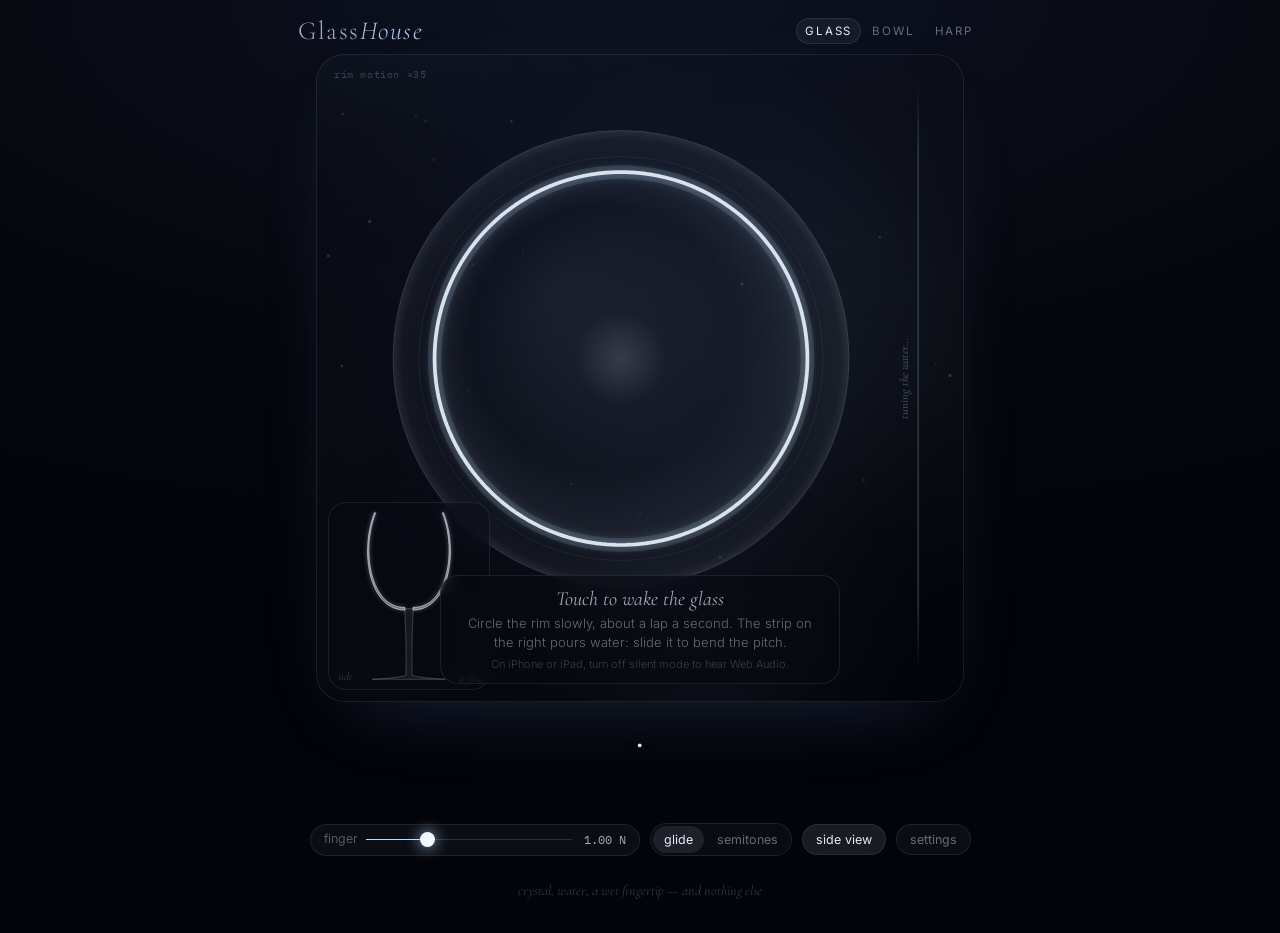
==== index.html @ 2dd9fb32 "Glass & bowl: theremin-style water strip, side-view inset, gliding modes, ethereal redesign with tig" ====
<!DOCTYPE html>
<html lang="en">
<head>
<meta charset="utf-8">
<meta name="viewport" content="width=device-width, initial-scale=1, viewport-fit=cover">
<title>GlassHouse · Glass</title>
<link rel="preconnect" href="https://fonts.googleapis.com">
<link href="https://fonts.googleapis.com/css2?family=Cormorant+Garamond:ital,wght@0,300;0,400;1,300;1,400&family=IBM+Plex+Mono:wght@400&family=Inter:wght@300;400;500&display=swap" rel="stylesheet">
<style>:root{
  --bg:#04050a; --ink:#e6ecf6; --soft:rgba(220,230,245,.72); --dim:rgba(200,212,232,.48); --faint:rgba(190,205,230,.26);
  --line:rgba(190,210,240,.10); --accent:#bcdcff; --accent2:#cdb8ff;
  --mat:#c9b4ff; --rad:#9fd6ff; --vis:#7fd8c4; --sup:#8d98ab;
}
body.bowl{ --accent:#f4d4a0; --accent2:#f0b49a; --line:rgba(240,215,180,.10); }
*{box-sizing:border-box;-webkit-tap-highlight-color:transparent}
html,body{margin:0;background:var(--bg);color:var(--ink);font:15px/1.5 Inter,system-ui,-apple-system,sans-serif;font-weight:300;-webkit-font-smoothing:antialiased}
body{min-height:100dvh;padding:env(safe-area-inset-top) env(safe-area-inset-right) env(safe-area-inset-bottom) env(safe-area-inset-left);
  background:radial-gradient(120% 70% at 50% 0%,#0d1222 0%,#06070d 55%,#030409 100%) fixed}
body.bowl{background:radial-gradient(120% 70% at 50% 0%,#1a120b 0%,#090706 55%,#040303 100%) fixed}
main{max-width:720px;margin:0 auto;padding:14px 14px 28px}

/* header */
header{display:flex;justify-content:space-between;align-items:center;padding:4px 4px 10px}
.mark{font:300 26px/1 "Cormorant Garamond",Georgia,serif;letter-spacing:.06em;color:var(--soft)}
.mark i{font-style:italic;color:var(--accent);opacity:.9}
.tabs{display:flex;gap:2px}
.tabs a{color:var(--dim);text-decoration:none;font:400 11.5px Inter,sans-serif;letter-spacing:.16em;text-transform:uppercase;padding:6px 9px;border-radius:20px;transition:color .3s}
.tabs a:hover{color:var(--soft)}
.tabs a.on{color:var(--ink);background:rgba(200,220,255,.06);box-shadow:inset 0 0 0 1px var(--line)}

/* stage */
.stage{position:relative}
.topwrap{position:relative;width:100%;max-width:min(100%,72vh);margin:0 auto;aspect-ratio:1/1;border-radius:28px;overflow:hidden;
  background:radial-gradient(90% 80% at 45% 45%,rgba(30,40,70,.35) 0%,rgba(8,10,18,.2) 60%,rgba(0,0,0,0) 100%);
  box-shadow:inset 0 0 0 1px var(--line),0 30px 80px -40px rgba(120,160,255,.25);touch-action:none;user-select:none;-webkit-user-select:none}
body.bowl .topwrap{background:radial-gradient(90% 80% at 45% 45%,rgba(70,45,20,.30) 0%,rgba(14,10,6,.2) 60%,rgba(0,0,0,0) 100%);box-shadow:inset 0 0 0 1px var(--line),0 30px 80px -40px rgba(255,190,120,.22)}
#top{width:100%;height:100%;display:block;touch-action:none;cursor:grab}
#top.rubbing{cursor:grabbing}
.inset{position:absolute;left:12px;bottom:12px;width:25%;aspect-ratio:.86;border-radius:18px;background:rgba(10,13,22,.45);backdrop-filter:blur(8px);-webkit-backdrop-filter:blur(8px);
  box-shadow:inset 0 0 0 1px var(--line);opacity:0;transform:scale(.96);transition:opacity .4s,transform .4s;pointer-events:none}
body.bowl .inset{background:rgba(22,15,9,.45)}
.inset.on{opacity:1;transform:none;pointer-events:auto}
.inset canvas{width:100%;height:100%;display:block;touch-action:none;cursor:ns-resize}
.inset span{position:absolute;left:10px;bottom:7px;font:italic 11px "Cormorant Garamond",serif;color:var(--faint);pointer-events:none}
.xlabel{position:absolute;left:18px;top:16px;font:400 10px/1 "IBM Plex Mono",monospace;color:var(--faint);letter-spacing:.06em;pointer-events:none}
.busy{position:absolute;inset:0;display:flex;align-items:center;justify-content:center;gap:10px;color:var(--dim);font:italic 17px "Cormorant Garamond",serif;opacity:0;pointer-events:none;transition:opacity .4s}
.busy.on{opacity:1}
.spin{width:14px;height:14px;border-radius:50%;border:1px solid var(--faint);border-top-color:var(--accent);animation:sp 1.4s linear infinite}
@keyframes sp{to{transform:rotate(360deg)}}
.hint{position:absolute;inset:auto 0 18px 0;display:flex;justify-content:center;padding:0 16px;pointer-events:none;transition:opacity 1s}
.hint.gone{opacity:0}
.hint-in{display:flex;flex-direction:column;gap:3px;align-items:center;text-align:center;max-width:400px;padding:12px 18px;border-radius:18px;background:rgba(8,10,18,.55);backdrop-filter:blur(8px);-webkit-backdrop-filter:blur(8px);box-shadow:inset 0 0 0 1px var(--line)}
.hint-in b{font:400 italic 20px "Cormorant Garamond",serif;color:var(--soft)}
.hint-in span{color:var(--dim);font-size:13px}
.hint-in small{color:var(--faint);font-size:11px}

/* hud */
.hud{text-align:center;padding:14px 0 4px}
.note{font:300 48px/1 "Cormorant Garamond",Georgia,serif;color:var(--ink);letter-spacing:.02em;text-shadow:0 0 24px rgba(180,210,255,.35)}
body.bowl .note{text-shadow:0 0 24px rgba(255,210,150,.35)}
.hz{font:400 12px "IBM Plex Mono",monospace;color:var(--dim);letter-spacing:.06em;margin-top:6px;white-space:pre}
.meta{font:400 11.5px "IBM Plex Mono",monospace;color:var(--faint);margin-top:4px;min-height:16px;white-space:pre}

/* dock */
.dock{display:flex;align-items:center;justify-content:center;gap:10px;margin:14px auto 0;flex-wrap:wrap}
.pill{display:flex;align-items:center;gap:8px;background:rgba(200,220,255,.04);box-shadow:inset 0 0 0 1px var(--line);border-radius:22px;padding:2px 14px;color:var(--dim);font-size:12.5px}
.pill.press{flex:1 1 230px;max-width:330px}
.pill.press input{flex:1}
.pill em{font:normal 400 11.5px "IBM Plex Mono",monospace;color:var(--soft);min-width:46px;text-align:right}
button{font:400 12.5px Inter,sans-serif;color:var(--dim);background:rgba(200,220,255,.04);border:0;box-shadow:inset 0 0 0 1px var(--line);border-radius:22px;padding:8px 14px;cursor:pointer;transition:color .3s,background .3s}
button:hover{color:var(--soft)}
button.on{color:var(--ink);background:rgba(200,220,255,.10)}
.seg{display:flex;gap:2px;background:rgba(200,220,255,.03);box-shadow:inset 0 0 0 1px var(--line);border-radius:22px;padding:3px}
.seg button{flex:1;box-shadow:none;background:transparent;padding:6px 11px}
.seg button.on{background:rgba(200,220,255,.10);color:var(--ink)}

/* sliders: a thread of light */
input[type=range]{-webkit-appearance:none;appearance:none;width:100%;height:28px;background:transparent;margin:0}
input[type=range]::-webkit-slider-runnable-track{height:1px;background:linear-gradient(90deg,var(--accent) var(--p,0%),rgba(200,215,240,.16) var(--p,0%))}
input[type=range]::-moz-range-track{height:1px;background:rgba(200,215,240,.16)}
input[type=range]::-moz-range-progress{height:1px;background:var(--accent)}
input[type=range]::-webkit-slider-thumb{-webkit-appearance:none;width:15px;height:15px;border-radius:50%;background:#f4f8ff;margin-top:-7px;box-shadow:0 0 14px 2px rgba(190,220,255,.55)}
body.bowl input[type=range]::-webkit-slider-thumb{box-shadow:0 0 14px 2px rgba(255,210,150,.55)}
input[type=range]::-moz-range-thumb{width:15px;height:15px;border:0;border-radius:50%;background:#f4f8ff;box-shadow:0 0 14px 2px rgba(190,220,255,.55)}
select{appearance:none;-webkit-appearance:none;background:rgba(200,220,255,.03) url("data:image/svg+xml,%3Csvg xmlns='http://www.w3.org/2000/svg' width='10' height='6'%3E%3Cpath d='M0 0l5 6 5-6z' fill='%238794a6'/%3E%3C/svg%3E") no-repeat right 12px center;color:var(--soft);border:0;box-shadow:inset 0 0 0 1px var(--line);border-radius:14px;padding:9px 30px 9px 12px;font:inherit;font-size:14px;width:100%}
select option{background:#0b0e16}

/* sheet */
.sheet{position:fixed;inset:0;display:flex;align-items:flex-end;justify-content:center;background:rgba(2,3,8,.45);opacity:0;pointer-events:none;transition:opacity .35s;z-index:5}
.sheet.on{opacity:1;pointer-events:auto}
.sheet-in{width:min(620px,100%);max-height:84dvh;overflow:auto;background:rgba(12,15,26,.84);backdrop-filter:blur(18px);-webkit-backdrop-filter:blur(18px);
  box-shadow:inset 0 0 0 1px var(--line),0 -30px 80px -30px rgba(120,160,255,.25);border-radius:26px 26px 0 0;padding:16px 20px calc(22px + env(safe-area-inset-bottom));transform:translateY(16px);transition:transform .35s}
body.bowl .sheet-in{background:rgba(22,16,11,.86)}
.sheet.on .sheet-in{transform:none}
.sheet-head{display:flex;justify-content:space-between;align-items:center;margin-bottom:4px}
.sheet-head b{font:300 italic 24px "Cormorant Garamond",serif;color:var(--soft)}
h3{font:400 10.5px Inter,sans-serif;letter-spacing:.22em;text-transform:uppercase;color:var(--faint);margin:18px 0 6px}
.row{display:flex;flex-direction:column;gap:2px;margin:4px 0 8px;min-width:0}
.row label{font-size:13px;color:var(--dim);display:flex;justify-content:space-between}
.row em{font:normal 400 12px "IBM Plex Mono",monospace;color:var(--soft)}
.grid2{display:grid;grid-template-columns:1fr 1fr;gap:0 16px}
#curveCv{width:100%;height:120px;display:block}
table{width:100%;border-collapse:collapse;font:12px "IBM Plex Mono",monospace;color:var(--soft)}
th{font:400 10px Inter,sans-serif;letter-spacing:.12em;text-transform:uppercase;color:var(--faint);text-align:left;padding:4px 5px;border-bottom:1px solid var(--line)}
td{padding:5px;border-bottom:1px solid rgba(190,210,240,.05);white-space:nowrap}
td.bar{width:38%}
.lb{display:flex;height:4px;border-radius:2px;overflow:hidden;background:rgba(200,215,240,.08)}
.lb i{display:block;height:100%}
.l-mat{background:var(--mat)}.l-rad{background:var(--rad)}.l-vis{background:var(--vis)}.l-sup{background:var(--sup)}
tr.hot td{color:var(--accent);text-shadow:0 0 10px rgba(180,210,255,.5)}
.legend{display:flex;flex-wrap:wrap;gap:4px 14px;margin-top:8px;font-size:11px;color:var(--dim);align-items:center}
.legend i{display:inline-block;width:8px;height:8px;border-radius:50%;margin-right:-8px}
details.how summary{cursor:pointer;list-style:none;font:400 10.5px Inter,sans-serif;letter-spacing:.22em;text-transform:uppercase;color:var(--faint);margin:18px 0 6px}
details.how summary::-webkit-details-marker{display:none}
details.how summary::after{content:"  +"}
details.how[open] summary::after{content:"  –"}
.how-body p{color:var(--dim);font-size:13.5px;margin:10px 0 0}
.how-body b{color:var(--soft);font-weight:500}
footer{color:var(--faint);font:italic 14px "Cormorant Garamond",serif;text-align:center;padding:26px 10px 6px}
@media (max-width:520px){
  main{padding:10px 10px 22px}
  .mark{font-size:22px}
  .tabs a{padding:6px 7px;letter-spacing:.1em}
  .note{font-size:42px}
  .grid2{grid-template-columns:1fr}
  td.bar{width:26%}
}
</style>
</head>
<body class="glass">
<main>
  <header>
    <div class="mark">Glass<i>House</i></div>
    <nav class="tabs"><a href="index.html" class="on">Glass</a><a href="bowl.html">Bowl</a><a href="harp.html">Harp</a></nav>
  </header>

  <section class="stage">
    <div class="topwrap">
      <canvas id="top" aria-label="A wine glass seen from above. Circle the rim to play; tap inside to flick it; slide the strip on the right to pour water."></canvas>
      <div id="inset" class="inset on"><canvas id="sideCv" aria-label="Cross-section; drag to set the water"></canvas><span>side</span></div>
      <div id="busy" class="busy"><div class="spin"></div><span id="busyMsg"></span></div>
      <div id="hint" class="hint"><div class="hint-in"><b>Touch to wake the glass</b><span>Circle the rim slowly, about a lap a second. The strip on the right pours water: slide it to bend the pitch.</span><small>On iPhone or iPad, turn off silent mode to hear Web Audio.</small></div></div>
      <div class="xlabel" id="xlabel"></div>
    </div>
  </section>

  <section class="hud">
    <div class="note" id="roNote">·</div>
    <div class="hz" id="roHz"> </div>
    <div class="meta" id="roMeta"> </div>
  </section>

  <div class="dock">
    <label class="pill press">finger<input id="press" type="range" min="0.2" max="3" step="0.05" value="1"><em id="pressOut">1.00 N</em></label>
    <div class="seg" id="snapSel" title="How the water strip moves"><button data-v="free" class="on">glide</button><button data-v="semi">semitones</button></div>
    <button id="insetBtn" class="on">side view</button>
    <button id="menuBtn">settings</button>
  </div>

  <footer>crystal, water, a wet fingertip — and nothing else</footer>
</main>

<div id="sheet" class="sheet">
  <div class="sheet-in">
    <div class="sheet-head"><b>The glass</b><button id="sheetClose">close</button></div>

    <h3>Touch</h3>
    <div class="row"><label>Finger</label><div class="seg" id="cond"><button data-v="wet" class="on">wet &amp; clean</button><button data-v="dry">dry</button><button data-v="oily">oily</button></div></div>

    <h3>Vessel</h3>
    <div class="grid2">
      <div class="row"><label for="shape">Shape</label><select id="shape"></select></div>
      <div class="row"><label for="material">Material</label><select id="material"></select></div>
    </div>
    <div class="grid2">
      <div class="row"><label for="thick">Rim wall <em id="thickOut">1.20 mm</em></label><input id="thick" type="range" min="0.7" max="2.6" step="0.05" value="1.2"></div>
      <div class="row"><label for="size">Size <em id="sizeOut">100%</em></label><input id="size" type="range" min="70" max="135" step="1" value="100"></div>
    </div>
    <div class="row"><label for="split">Imperfection <em id="splitOut">0.030%</em></label><input id="split" type="range" min="0" max="0.2" step="0.005" value="0.03"></div>

    <h3>Water</h3>
    <div class="row"><label for="fill">Fill <em id="fillOut">0%</em></label><input id="fill" type="range" min="0" max="95" step="0.25" value="0"></div>
    <canvas id="curveCv"></canvas>

    <h3>Space</h3>
    <div class="grid2">
      <div class="row"><label for="reverb">Room <em id="reverbOut">35%</em></label><input id="reverb" type="range" min="0" max="100" step="1" value="35"></div>
      <div class="row"><label for="vol">Volume <em id="volOut">80%</em></label><input id="vol" type="range" min="0" max="100" step="1" value="80"></div>
    </div>

    <h3>Modes</h3>
    <table id="modeTable"><thead><tr><th>(n,m)</th><th>f wet</th><th>f dry</th><th>Q</th><th>losses</th></tr></thead><tbody></tbody></table>
    <div class="legend"><i class="l-mat"></i>material <i class="l-rad"></i>radiation <i class="l-vis"></i>water layer <i class="l-sup"></i>support</div>

    <details class="how">
      <summary>How it's modeled</summary>
      <div class="how-body">
      <p><b>Glass.</b> The bowl is a thin elastic shell of revolution: a Bézier meridian with wall thickness tapering from the stem to the rim. Love's strain–displacement relations give membrane and bending energy for each circumferential order <i>n</i>. These are discretized along the meridian with C¹ Hermite-cubic finite elements in all three displacements, clamped where the bowl meets the stem, and solved as a generalized eigenproblem. Nothing is hard-coded: frequency ratios, mode shapes, and how much the rim moves sideways versus radially all come from the solve. A free cylinder reproduces the ring-bending formula to within 0.3%.</p>
      <p><b>Water.</b> The water is treated as inviscid, incompressible potential flow inside the true inner bowl shape. Its surface is a pressure-release boundary (at audio frequencies, gravity and surface tension are negligible). The added mass comes from Ritz minimization of the fluid's kinetic energy, which matches the analytic Bessel-series answer for a cylinder to within 0.4%. The wet modes are then re-solved in a basis of dry modes. That's why the pitch falls slowly at first and then steeply as the water nears the rim.</p>
      <p><b>Water strip.</b> Each height on the strip is a pitch on a log scale. The page has already solved the full wet model at 45 fill levels, denser near the brim where the pitch moves fastest. It inverts that pitch-versus-fill curve to pour exactly enough water, interpolating mode by mode in between. Mode shapes are kept sign-continuous, so the glass keeps singing while you pour. In the sound engine each mode's stiffness glides over about 12 ms, so the pitch bends the way it would if water really slid up the wall. Like a theremin, but the hand moves water rather than air.</p>
      <p><b>Losses.</b> Each mode loses energy four ways: internal friction in the glass (loss factor η of the material); sound radiation, from the exact cylindrical-harmonic radiation resistance applied strip by strip up the bowl; viscous Stokes boundary layers where the water slips along the moving wall; and a small loss through the stem.</p>
      <p><b>Finger.</b> Your fingertip is a pad with measured shear stiffness and damping (about 1 N/mm and 1.5 N·s/m), dragged around the rim. Pad and glass meet through a velocity-weakening friction law, solved implicitly every 10 µs: they stick whenever the force needed for zero slip stays below μ·F<sub>N</sub>, and slip otherwise. The skin also damps the rim's radial and axial motion. That damping is what drags the standing wave around with your finger: the radial node locks under the fingertip. Nobody tells it what pitch to sing. The stick–slip cycle finds the (2,0) mode because that mode has the most rim motion per unit of loss. If you press too hard or move too slowly, the skin itself chatters and squeaks. Dry skin grips harder the faster it slides, so it only scuffs. An oily finger slips with almost no velocity weakening, so nothing happens.</p>
      <p><b>Sound.</b> Each mode's radiated power, combined with its cos <i>nθ</i> directivity, gives the pressure at two virtual microphones in front of the glass (the bottom of the screen). As the pattern turns with your finger, a fixed listener hears the characteristic slow wah. A 0.03% asymmetry splits each mode pair, which produces the beating real glasses have.</p>
    </div>
  
    </details>
  </div>
</div>
<script type="text/plain" id="dsp-src">/*  GlassHouse — real-time dynamics (runs inside the AudioWorklet)
 *  ------------------------------------------------------------
 *  Each wet mode (n, m) is a degenerate pair (cos n·θ / sin n·θ shapes). A real
 *  glass is never perfectly axisymmetric, so the pair is split by a tiny
 *  fraction about a fixed "defect" axis — this is what makes real glasses beat.
 *
 *  Finger = fingertip pad: mass m_p on a shear spring/damper (skin) whose base
 *  is your fingertip moving round the rim. Pad ↔ glass contact obeys a
 *  velocity-weakening (Stribeck) friction law, solved implicitly every
 *  sub-step: stick if the force needed to keep zero slip is below μs·F_N,
 *  otherwise slip with μ(|v_rel|)·F_N. The glass side of that solve uses the
 *  exact one-step mobility of all modes at the contact point, so stick–slip
 *  locks to the glass resonance on its own — nothing is told what pitch to make.
 *  Skin also damps radial/axial rim motion under the finger (∝ F_N^0.7).
 *  Sound = far-field pressure from each mode's radiated power with its cos(nθ)
 *  directivity, picked up at two virtual mics in front of the glass.
 */
(function (root) {
  'use strict';
  const TAU = Math.PI * 2;
  const wrap = a => { a = (a + Math.PI) % TAU; if (a < 0) a += TAU; return a - Math.PI; };

  const FINGER = {
    wet:  { mu0: 0.60, d: 0.15, eps: 0.05, beta: 0.0, Dc: 2e-6, vAge: 0.002 },
    dry:  { mu0: 0.85, d: 0.03,  eps: 0.001, beta: 0.6, Dc: 2e-6, vAge: 0.002 },
    oily: { mu0: 0.22, d: 0.004, eps: 0.003, beta: 0.0, Dc: 2e-6, vAge: 0.002 },
    // puja sticks on bronze (rubbing the outside wall just below the rim)
    leather: { mu0: 0.55, d: 0.12, eps: 0.04, beta: 0.0, Dc: 2e-6, vAge: 0.002 },
    wood:    { mu0: 0.38, d: 0.07, eps: 0.04, beta: 0.0, Dc: 2e-6, vAge: 0.002 },
  };

  // puja contact mechanics: unilateral radial contact (penalty spring-dashpot), stick mass held by the hand,
  // tangential compliance of hand+stick. Leather is soft and lossy; bare wood is stiff, so it can lose
  // contact on every cycle once the rim amplitude exceeds the static indentation -> the rattle.
  const PUJA = {
    leather: { kc: 4e4, cc: 12, ms: 0.03, ch: 3, mp: 0.004, kp: 6000, cp: 4 },
    wood:    { kc: 4e5, cc: 6,  ms: 0.03, ch: 3, mp: 0.004, kp: 6000, cp: 4 },
  };

  // steady-state friction: logarithmic velocity weakening (rate-and-state form) + viscous term
  function muSteady(fr, v) { return Math.max(0.02, fr.mu0 - fr.d * Math.log((v + fr.eps) / 0.1) + fr.beta * v); }

  class GlassVoice {
    constructor(fs, opt) {
      this.fs = fs; this.os = (opt && opt.os) || 2; this.dt = 1 / (fs * this.os);
      this.N = 0; this.cap = 64; this.alloc(this.cap);
      this.keys = []; this.alpha = 0.37; this.split = 3e-4;
      this.Rrim = 0.036;
      // finger
      this.down = false; this.theta = 0; this.thetaT = 0; this.omT = 0; this.omS = 0;
      this.FN = 1.0; this.fr = FINGER.wet; this.mu = 0.7;
      this.mp = 3e-5; this.kp = 1000; this.cp = 1.5;   // fingertip shear impedance (Wiertlewski & Hayward 2012) this.xp = 0; this.vp = 0; this.vb = 0;
      this.cc0 = 3.0; this.rough = 0.01; this.ridge = 4.5e-4; this.ridgePh = 0; this.nz = 0;
      // taps
      this.tapT = -1; this.tapDur = 4e-4; this.tapF = 0; this.tapTh = 0;
      // exciter: 'finger' (on the rim top, constant normal force) or 'puja' (radial unilateral contact)
      this.exc = 'finger'; this.side = 1; this.pj = PUJA.leather; this.y = 0; this.yd = 0; this.Fc = 0; this.contactCount = 0; this.FcAcc = 0;
      // mics: viewer is at the bottom of the screen (theta = +pi/2), mics +-25 deg
      this.mic = [Math.PI / 2 + 0.44, Math.PI / 2 - 0.44];
      this.gain = 1 / 0.25;                            // 0.25 Pa -> full scale
      this.stickCount = 0; this.stepCount = 0; this.pAcc = 0; this.pN = 0;
      this.seed = 12345;
      this.glideA = 1 - Math.exp(-this.dt / 0.012);
    }
    alloc(n) {
      const F = () => new Float64Array(n);
      this.q = F(); this.v = F(); this.w2 = F(); this.w2T = F(); this.dc = F(); this.om = F();
      this.nn = new Int32Array(n); this.isB = new Uint8Array(n);
      this.aT = F(); this.aR = F(); this.aA = F(); this.gL = F(); this.gR = F(); this.G = F();
      this.pT = F(); this.pR = F(); this.pA = F(); this.vs = F();
    }
    rand() { this.seed = (this.seed * 1664525 + 1013904223) >>> 0; return this.seed / 4294967296 * 2 - 1; }

    setModes(list, opt) {
      opt = opt || {};
      if (opt.split != null) this.split = opt.split;
      if (opt.alpha != null) this.alpha = opt.alpha;
      if (opt.Rrim) this.Rrim = opt.Rrim;
      const oldIdx = new Map(); this.keys.forEach((k, i) => oldIdx.set(k, i));
      const oq = this.q, ov = this.v, ow2 = this.w2;
      const lim = 1.7 / this.dt, need = list.length * 2;
      if (need > this.cap) { this.cap = need; }
      const q = new Float64Array(this.cap), v = new Float64Array(this.cap);
      const keep = this.q; this.alloc(this.cap);
      const keys = []; let k = 0;
      for (const m of list) {
        if (m.omega > lim) continue;
        for (let b = 0; b < 2; b++) {
          const key = m.key + (b ? 'B' : 'A'), j = oldIdx.get(key);
          const om = m.omega * (1 + (b ? 0.5 : -0.5) * this.split);
          this.om[k] = om;
          this.w2T[k] = Math.pow(2 / this.dt * Math.sin(om * this.dt / 2), 2);  // pre-warped for symplectic Euler
          // keep the vibration and glide the stiffness when a mode is retuned (pouring while it sings)
          if (j != null) { q[k] = oq[j]; v[k] = ov[j]; this.w2[k] = ow2[j]; } else this.w2[k] = this.w2T[k];
          this.dc[k] = 2 * m.zeta * om;
          this.nn[k] = m.n; this.isB[k] = b;
          this.aT[k] = m.rimV; this.aR[k] = m.rimR; this.aA[k] = m.rimA; this.G[k] = m.G;
          const fL = this.mic[0] - this.alpha, fR = this.mic[1] - this.alpha;
          this.gL[k] = m.G * (b ? Math.sin(m.n * fL) : Math.cos(m.n * fL));
          this.gR[k] = m.G * (b ? Math.sin(m.n * fR) : Math.cos(m.n * fR));
          keys.push(key); k++;
        }
      }
      this.q = q; this.v = v; this.N = k; this.keys = keys;
    }

    setFinger(f) {
      if (f.FN != null) this.FN = f.FN;
      if (f.cond) this.fr = FINGER[f.cond] || FINGER.wet;
      if (f.down != null) {
        if (f.down && !this.down) { this.mu = muSteady(this.fr, 0); this.seatPuja = true; this.theta = f.theta; this.thetaT = f.theta; this.omS = 0; this.xp = 0; this.vp = 0; }
        this.down = f.down;
      }
      if (f.theta != null) this.thetaT = f.theta;
      if (f.omega != null) this.omT = f.omega;
    }
    // true when the glass is silent and untouched: skip it entirely (saves CPU with many glasses)
    quiet() {
      if (this.down || this.tapT >= 0) return false;
      let e = 0; for (let k = 0; k < this.N; k++) e += this.G[k] * (Math.abs(this.v[k]) + this.om[k] * Math.abs(this.q[k]));
      if (e < 3e-6) { if (e > 0) { this.q.fill(0); this.v.fill(0); } return true; }
      return false;
    }
    tap(theta, force, dur) { this.tapT = 0; this.tapTh = theta; this.tapF = force || 6; this.tapDur = dur || 4e-4; }
    setExciter(e) {
      if (e.kind) this.exc = e.kind;
      if (e.side) this.side = e.side;
      if (e.stick && PUJA[e.stick]) { this.pj = PUJA[e.stick]; this.fr = FINGER[e.stick]; }
      if (this.exc === 'puja') { this.mp = this.pj.mp; this.kp = this.pj.kp; this.cp = this.pj.cp; }
      else { this.mp = 3e-5; this.kp = 1000; this.cp = 1.5; }
    }
    damp() { this.q.fill(0); this.v.fill(0); }

    // shape factors for oscillator k at angle th
    process(outL, outR, len) {
      const dt = this.dt, os = this.os, N = this.N, fr = this.fr;
      const q = this.q, v = this.v, w2 = this.w2, dc = this.dc, nn = this.nn, isB = this.isB;
      const aT = this.aT, aR = this.aR, aA = this.aA, pT = this.pT, pR = this.pR, pA = this.pA, vs = this.vs;
      const cn = new Float64Array(8), snn = new Float64Array(8), tc = new Float64Array(8), ts = new Float64Array(8);
      const aW = 1 - Math.exp(-dt / 0.018);
      for (let i = 0; i < len; i++) {
        let accL = 0, accR = 0;
        for (let o = 0; o < os; o++) {
          // ---- finger kinematics (smoothed velocity, soft position lock)
          if (this.down) {
            this.omS += (this.omT - this.omS) * aW;
            this.thetaT += this.omT * dt;
            this.theta += this.omS * dt + wrap(this.thetaT - this.theta) * 25 * dt;
            this.vb = this.Rrim * this.omS;
          }
          const ph = this.theta - this.alpha, c1 = Math.cos(ph), s1 = Math.sin(ph);
          cn[0] = 1; snn[0] = 0; cn[1] = c1; snn[1] = s1;
          for (let n = 2; n < 8; n++) { cn[n] = cn[n - 1] * c1 - snn[n - 1] * s1; snn[n] = snn[n - 1] * c1 + cn[n - 1] * s1; }
          let tapping = false, Ft = 0;
          if (this.tapT >= 0) {
            const tp = this.tapTh - this.alpha, c = Math.cos(tp), s = Math.sin(tp);
            tc[0] = 1; ts[0] = 0; tc[1] = c; ts[1] = s;
            for (let n = 2; n < 8; n++) { tc[n] = tc[n - 1] * c - ts[n - 1] * s; ts[n] = ts[n - 1] * c + tc[n - 1] * s; }
            Ft = -this.tapF * Math.sin(Math.PI * this.tapT / this.tapDur);          // inward radial push
            tapping = true; this.tapT += dt; if (this.tapT > this.tapDur) this.tapT = -1;
          }
          // ---- contact geometry + explicit forces
          let vr = 0, va = 0, Y = 0;
          for (let k = 0; k < N; k++) {
            const n = nn[k], C = cn[n], S = snn[n];
            if (isB[k]) { pT[k] = -aT[k] * C; pR[k] = aR[k] * S; pA[k] = aA[k] * S; }
            else { pT[k] = aT[k] * S; pR[k] = aR[k] * C; pA[k] = aA[k] * C; }
            vr += pR[k] * v[k]; va += pA[k] * v[k]; Y += pT[k] * pT[k];
          }
          let Fr, Fa, FNnow = this.FN;
          if (this.exc === 'puja') {
            let ur = 0; for (let k = 0; k < N; k++) ur += pR[k] * q[k];
            const P = this.pj, sd = this.side;
            let Fc = 0;
            if (this.down) {
              if (this.seatPuja) { this.y = ur - sd * this.FN / P.kc; this.yd = vr; this.seatPuja = false; }
              const del = sd * (ur - this.y), deld = sd * (vr - this.yd);
              if (del > 0) { Fc = P.kc * del + P.cc * deld; if (Fc < 0) Fc = 0; }
              this.yd += dt * (sd * Fc - sd * this.FN - P.ch * this.yd) / P.ms; this.y += dt * this.yd;
              if (Fc > 0) this.contactCount++;
              this.FcAcc += Fc;
            }
            this.Fc = Fc; FNnow = Fc;
            Fr = -sd * Fc; Fa = 0;
          } else {
            const cc = this.down ? this.cc0 * Math.sqrt(this.FN) : 0;
            Fr = -cc * vr; Fa = -cc * va;
          }
          let vg = 0;
          for (let k = 0; k < N; k++) {
            let Q = pR[k] * Fr + pA[k] * Fa;
            if (tapping) { const n = nn[k]; Q += Ft * aR[k] * (isB[k] ? ts[n] : tc[n]); }
            w2[k] += (this.w2T[k] - w2[k]) * this.glideA;
            const vk = (v[k] + dt * (-w2[k] * q[k] + Q)) / (1 + dc[k] * dt);
            vs[k] = vk; vg += pT[k] * vk;
          }
          // ---- friction (implicit)
          let F = 0;
          if (this.down && FNnow > 0) {
            const mp = this.mp;
            const vpS = (this.vp + dt * (-this.kp * this.xp + this.cp * this.vb) / mp) / (1 + this.cp * dt / mp);
            const vrel = vpS - vg, Z = dt * (1 / mp + Y);
            // fingerprint ridges + skin micro-roughness modulate the friction coefficient
            this.ridgePh += Math.abs(this.vb) * dt / this.ridge;
            this.nz = 0.97 * this.nz + 0.03 * this.rand();
            const mod = 1 + this.rough * (0.6 * Math.sin(TAU * this.ridgePh) + 4 * this.nz);
            const FN = FNnow, muNow = this.mu * mod;
            const Fs = vrel / Z;
            let vAfter;
            if (Math.abs(Fs) <= muNow * FN) { F = Fs; vAfter = 0; this.stickCount++; }
            else { const sg = vrel > 0 ? 1 : -1; F = sg * muNow * FN; vAfter = vrel - Z * F; }
            // rate-and-state friction: the contact's friction level relaxes toward the
            // steady-state Stribeck value over a slip distance Dc (and re-ages while stuck)
            const av = Math.abs(vAfter);
            const muSS = muSteady(fr, av);
            const rate = fr.tau ? 1 / fr.tau : (av + fr.vAge) / fr.Dc;
            this.mu += (muSS - this.mu) * (1 - Math.exp(-dt * rate));
            this.vp = vpS - dt * F / mp;
            this.xp += dt * (this.vp - this.vb);
            this.stepCount++;
          }
          // ---- update modes, radiate
          let pl = 0, pr = 0;
          const gL = this.gL, gR = this.gR;
          for (let k = 0; k < N; k++) {
            const vk = vs[k] + dt * pT[k] * F;
            v[k] = vk; q[k] += dt * vk;
            pl += gL[k] * vk; pr += gR[k] * vk;
          }
          accL += pl; accR += pr;
        }
        const L = accL / os, R = accR / os;
        this.pAcc += 0.5 * (L * L + R * R); this.pN++;
        outL[i] = L * this.gain; outR[i] = R * this.gain;
      }
    }

    // snapshot for visuals: complex amplitude per oscillator
    snapshot() {
      const N = this.N, amps = new Float64Array(N * 2);
      for (let k = 0; k < N; k++) { amps[2 * k] = this.q[k]; amps[2 * k + 1] = this.v[k] / this.om[k]; }
      const prms = Math.sqrt(this.pAcc / Math.max(1, this.pN));
      const stick = this.stepCount ? this.stickCount / this.stepCount : 0;
      const steps = this.pN * this.os, contact = this.down && steps ? this.contactCount / steps : 0, Fmean = steps ? this.FcAcc / steps : 0;
      this.pAcc = 0; this.pN = 0; this.stickCount = 0; this.stepCount = 0; this.contactCount = 0; this.FcAcc = 0;
      return { keys: this.keys.slice(), amps, theta: this.theta, down: this.down, prms, stick, vb: this.vb, alpha: this.alpha, contact, Fmean, y: this.y };
    }
  }

  const api = { GlassVoice, FINGER, PUJA };
  if (typeof module !== 'undefined' && module.exports) module.exports = api; else root.GlassDSP = api;
})(typeof globalThis !== 'undefined' ? globalThis : this);
</script>
<script>/*  GlassHouse — physics core
 *  ------------------------------------------------------------
 *  1. Glass bowl = thin elastic shell of revolution (Love first-approximation
 *     strains), discretised along the meridian with C1 Hermite-cubic elements
 *     for u (meridional), v (circumferential), w (normal), one Fourier order n
 *     at a time, clamped where the bowl meets the stem.
 *  2. Liquid = inviscid, incompressible potential flow inside the real bowl
 *     shape, pressure-release free surface (phi = 0; gravity/capillarity are
 *     negligible at audio frequency). Solved by Ritz minimisation of the
 *     kinetic-energy functional -> added-mass matrix in dry-mode coordinates.
 *  3. Wet modes = generalised eigenproblem K q = w^2 (M + M_fluid) q in a
 *     basis of dry modes.
 *  4. Losses per mode: material loss factor, acoustic radiation (exact 2-D
 *     cylindrical-harmonic radiation resistance applied strip-wise along the
 *     bowl height), viscous Stokes boundary layer of the liquid at the wall
 *     (from the potential-flow slip velocity), small support loss.
 */
(function (root) {
  'use strict';

  // ---------------------------------------------------------------- linalg
  function mat(n, m) { const a = new Array(n); for (let i = 0; i < n; i++) a[i] = new Float64Array(m); return a; }

  function cholesky(A) {
    const n = A.length, L = mat(n, n);
    for (let j = 0; j < n; j++) {
      let s = A[j][j];
      const Lj = L[j];
      for (let k = 0; k < j; k++) s -= Lj[k] * Lj[k];
      if (!(s > 0)) throw new Error('matrix not SPD at ' + j + ' (' + s + ')');
      const d = Math.sqrt(s); Lj[j] = d;
      for (let i = j + 1; i < n; i++) {
        const Li = L[i]; let t = A[i][j];
        for (let k = 0; k < j; k++) t -= Li[k] * Lj[k];
        Li[j] = t / d;
      }
    }
    return L;
  }
  function fwdSub(L, b) { const n = L.length, x = new Float64Array(n); for (let i = 0; i < n; i++) { let s = b[i]; const Li = L[i]; for (let k = 0; k < i; k++) s -= Li[k] * x[k]; x[i] = s / Li[i]; } return x; }
  function bwdSubT(L, b) { const n = L.length, x = new Float64Array(n); for (let i = n - 1; i >= 0; i--) { let s = b[i]; for (let k = i + 1; k < n; k++) s -= L[k][i] * x[k]; x[i] = s / L[i][i]; } return x; }
  function cholSolve(L, b) { return bwdSubT(L, fwdSub(L, b)); }

  // Symmetric eigen-decomposition (Householder tridiagonalisation + implicit QL; JAMA port)
  function symEig(A) {
    const n = A.length, V = A.map(r => Float64Array.from(r)), d = new Float64Array(n), e = new Float64Array(n);
    for (let j = 0; j < n; j++) d[j] = V[n - 1][j];
    for (let i = n - 1; i > 0; i--) {
      let scale = 0, h = 0;
      for (let k = 0; k < i; k++) scale += Math.abs(d[k]);
      if (scale === 0) {
        e[i] = d[i - 1];
        for (let j = 0; j < i; j++) { d[j] = V[i - 1][j]; V[i][j] = 0; V[j][i] = 0; }
      } else {
        for (let k = 0; k < i; k++) { d[k] /= scale; h += d[k] * d[k]; }
        let f = d[i - 1], g = Math.sqrt(h); if (f > 0) g = -g;
        e[i] = scale * g; h -= f * g; d[i - 1] = f - g;
        for (let j = 0; j < i; j++) e[j] = 0;
        for (let j = 0; j < i; j++) {
          f = d[j]; V[j][i] = f; g = e[j] + V[j][j] * f;
          for (let k = j + 1; k <= i - 1; k++) { g += V[k][j] * d[k]; e[k] += V[k][j] * f; }
          e[j] = g;
        }
        f = 0;
        for (let j = 0; j < i; j++) { e[j] /= h; f += e[j] * d[j]; }
        const hh = f / (h + h);
        for (let j = 0; j < i; j++) e[j] -= hh * d[j];
        for (let j = 0; j < i; j++) {
          f = d[j]; g = e[j];
          for (let k = j; k <= i - 1; k++) V[k][j] -= (f * e[k] + g * d[k]);
          d[j] = V[i - 1][j]; V[i][j] = 0;
        }
      }
      d[i] = h;
    }
    for (let i = 0; i < n - 1; i++) {
      V[n - 1][i] = V[i][i]; V[i][i] = 1; const h = d[i + 1];
      if (h !== 0) {
        for (let k = 0; k <= i; k++) d[k] = V[k][i + 1] / h;
        for (let j = 0; j <= i; j++) {
          let g = 0;
          for (let k = 0; k <= i; k++) g += V[k][i + 1] * V[k][j];
          for (let k = 0; k <= i; k++) V[k][j] -= g * d[k];
        }
      }
      for (let k = 0; k <= i; k++) V[k][i + 1] = 0;
    }
    for (let j = 0; j < n; j++) { d[j] = V[n - 1][j]; V[n - 1][j] = 0; }
    V[n - 1][n - 1] = 1; e[0] = 0;
    for (let i = 1; i < n; i++) e[i - 1] = e[i];
    e[n - 1] = 0;
    let f = 0, tst1 = 0; const eps = Math.pow(2, -52);
    for (let l = 0; l < n; l++) {
      tst1 = Math.max(tst1, Math.abs(d[l]) + Math.abs(e[l]));
      let m = l;
      while (m < n) { if (Math.abs(e[m]) <= eps * tst1) break; m++; }
      if (m > l) {
        let iter = 0;
        do {
          if (++iter > 200) break;
          let g = d[l], p = (d[l + 1] - g) / (2 * e[l]), r = Math.hypot(p, 1); if (p < 0) r = -r;
          d[l] = e[l] / (p + r); d[l + 1] = e[l] * (p + r);
          const dl1 = d[l + 1]; let h = g - d[l];
          for (let i = l + 2; i < n; i++) d[i] -= h;
          f += h;
          p = d[m]; let c = 1, c2 = c, c3 = c; const el1 = e[l + 1]; let s = 0, s2 = 0;
          for (let i = m - 1; i >= l; i--) {
            c3 = c2; c2 = c; s2 = s;
            g = c * e[i]; h = c * p; r = Math.hypot(p, e[i]);
            e[i + 1] = s * r; s = e[i] / r; c = p / r; p = c * d[i] - s * g;
            d[i + 1] = h + s * (c * g + s * d[i]);
            for (let k = 0; k < n; k++) { h = V[k][i + 1]; V[k][i + 1] = s * V[k][i] + c * h; V[k][i] = c * V[k][i] - s * h; }
          }
          p = -s * s2 * c3 * el1 * e[l] / dl1; e[l] = s * p; d[l] = c * p;
        } while (Math.abs(e[l]) > eps * tst1);
      }
      d[l] = d[l] + f; e[l] = 0;
    }
    const idx = Array.from({ length: n }, (_, i) => i).sort((a, b) => d[a] - d[b]);
    return { values: idx.map(i => d[i]), vectors: idx.map(i => { const v = new Float64Array(n); for (let k = 0; k < n; k++) v[k] = V[k][i]; return v; }) };
  }

  // Generalised symmetric-definite eigenproblem K x = lambda M x, x^T M x = 1
  function genEig(K, M, nKeep) {
    const n = K.length, L = cholesky(M);
    const X = mat(n, n);                              // X = L^-1 K   (column by column)
    const col = new Float64Array(n);
    for (let j = 0; j < n; j++) { for (let i = 0; i < n; i++) col[i] = K[i][j]; const y = fwdSub(L, col); for (let i = 0; i < n; i++) X[i][j] = y[i]; }
    const C = mat(n, n);                              // C = L^-1 X^T
    for (let j = 0; j < n; j++) { for (let i = 0; i < n; i++) col[i] = X[j][i]; const y = fwdSub(L, col); for (let i = 0; i < n; i++) C[i][j] = y[i]; }
    for (let i = 0; i < n; i++) for (let j = 0; j < i; j++) { const a = 0.5 * (C[i][j] + C[j][i]); C[i][j] = a; C[j][i] = a; }
    const { values, vectors } = symEig(C);
    const k = Math.min(nKeep || n, n), out = [];
    for (let i = 0; i < k; i++) out.push({ lambda: values[i], x: bwdSubT(L, vectors[i]) });
    return out;
  }

  // -------------------------------------------------------------- quadrature
  const GL = (function () {
    function rule(n) {                                // Gauss-Legendre on [-1,1]
      const x = new Float64Array(n), w = new Float64Array(n);
      for (let i = 0; i < n; i++) {
        let z = Math.cos(Math.PI * (i + 0.75) / (n + 0.5)), pp = 0;
        for (let it = 0; it < 100; it++) {
          let p1 = 1, p2 = 0;
          for (let j = 1; j <= n; j++) { const p3 = p2; p2 = p1; p1 = ((2 * j - 1) * z * p2 - (j - 1) * p3) / j; }
          pp = n * (z * p1 - p2) / (z * z - 1);
          const z1 = z; z = z1 - p1 / pp; if (Math.abs(z - z1) < 1e-15) break;
        }
        x[i] = z; w[i] = 2 / ((1 - z * z) * pp * pp);
      }
      return { x, w };
    }
    const c = {}; return n => c[n] || (c[n] = rule(n));
  })();

  // Legendre P_0..P_{N-1} and derivatives at X
  function legendre(N, X, P, dP) {
    P[0] = 1; dP[0] = 0; if (N > 1) { P[1] = X; dP[1] = 1; }
    for (let k = 2; k < N; k++) { P[k] = ((2 * k - 1) * X * P[k - 1] - (k - 1) * P[k - 2]) / k; dP[k] = dP[k - 2] + (2 * k - 1) * P[k - 1]; }
  }

  // ----------------------------------------------------------------- Bessel
  const EULER = 0.5772156649015329;
  function besselJ(n, x) { let s = 0, t = Math.pow(x / 2, n); for (let k = 1; k <= n; k++) t /= k; for (let k = 0; k < 80; k++) { s += t; t *= -(x * x / 4) / ((k + 1) * (k + 1 + n)); if (Math.abs(t) < 1e-18 * Math.abs(s)) break; } return s; }
  function besselY(n, x) {                            // A&S 9.1.11, integer n >= 0
    const h = x / 2; let s1 = 0;
    if (n > 0) { const fact = [1]; for (let i = 1; i <= n; i++) fact[i] = fact[i - 1] * i; for (let k = 0; k < n; k++) s1 += fact[n - k - 1] / fact[k] * Math.pow(h * h, k); s1 *= -Math.pow(h, -n) / Math.PI; }
    const s2 = 2 / Math.PI * Math.log(h) * besselJ(n, x);
    let psiK = -EULER, psiNK = -EULER; for (let i = 1; i <= n; i++) psiNK += 1 / i;
    let t = Math.pow(h, n); for (let i = 1; i <= n; i++) t /= i;          // (h^n)/(0! n!)
    let s3 = 0;
    for (let k = 0; k < 80; k++) {
      s3 += (psiK + psiNK) * t;
      t *= -(h * h) / ((k + 1) * (n + k + 1)); psiK += 1 / (k + 1); psiNK += 1 / (n + k + 1);
      if (Math.abs(t) < 1e-18) break;
    }
    return s1 + s2 - s3 / Math.PI;
  }
  // Real part of the specific radiation impedance of a cylinder vibrating as cos(n theta):
  //   z_n = i rho c H_n(ka)/H_n'(ka);  Re z_n = rho c * (2/(pi ka)) / |H_n'(ka)|^2  (Wronskian)
  function radResistance(n, x, rhoC) {
    const dJ = n === 0 ? -besselJ(1, x) : 0.5 * (besselJ(n - 1, x) - besselJ(n + 1, x));
    const dY = n === 0 ? -besselY(1, x) : 0.5 * (besselY(n - 1, x) - besselY(n + 1, x));
    return rhoC * (2 / (Math.PI * x)) / (dJ * dJ + dY * dY);
  }

  // --------------------------------------------------------------- geometry
  // Midsurface meridian = cubic Bezier in (r, z) [mm], P0 at stem junction.
  function makeGeometry(P, scale, tRim, tBase, thickFn) {
    const S = scale * 1e-3;
    const p = P.map(q => [q[0] * S, q[1] * S]);
    function bz(t) {
      const u = 1 - t;
      const r = u * u * u * p[0][0] + 3 * u * u * t * p[1][0] + 3 * u * t * t * p[2][0] + t * t * t * p[3][0];
      const z = u * u * u * p[0][1] + 3 * u * u * t * p[1][1] + 3 * u * t * t * p[2][1] + t * t * t * p[3][1];
      const d1 = (a, b) => 3 * (u * u * (p[1][a] - p[0][a]) + 2 * u * t * (p[2][a] - p[1][a]) + t * t * (p[3][a] - p[2][a]));
      const d2 = a => 6 * (u * (p[2][a] - 2 * p[1][a] + p[0][a]) + t * (p[3][a] - 2 * p[2][a] + p[1][a]));
      const d3 = a => 6 * (p[3][a] - 3 * p[2][a] + 3 * p[1][a] - p[0][a]);
      return { r, z, rt: d1(0), zt: d1(1), rtt: d2(0), ztt: d2(1), rttt: d3(0), zttt: d3(1) };
    }
    const NT = 4000, Ts = new Float64Array(NT + 1), Ss = new Float64Array(NT + 1);
    let prev = Math.hypot(bz(0).rt, bz(0).zt);
    for (let i = 1; i <= NT; i++) {                   // Simpson per sub-interval
      const t0 = (i - 1) / NT, t1 = i / NT, tm = 0.5 * (t0 + t1);
      const bm = bz(tm), b1 = bz(t1), sm = Math.hypot(bm.rt, bm.zt), s1 = Math.hypot(b1.rt, b1.zt);
      Ss[i] = Ss[i - 1] + (t1 - t0) * (prev + 4 * sm + s1) / 6; Ts[i] = t1; prev = s1;
    }
    const L = Ss[NT];
    function tOfS(s) {
      if (s <= 0) return 0; if (s >= L) return 1;
      let lo = 0, hi = NT; while (hi - lo > 1) { const m = (lo + hi) >> 1; if (Ss[m] < s) lo = m; else hi = m; }
      let t = Ts[lo] + (s - Ss[lo]) / (Ss[hi] - Ss[lo]) * (Ts[hi] - Ts[lo]);
      const b = bz(t); t += 0; return t;
    }
    function thick(s) { if (thickFn) return thickFn(s, L); const x = 1 - s / L; return tRim + (tBase - tRim) * x * x; }
    function at(s) {
      const b = bz(tOfS(s));
      const sig = Math.hypot(b.rt, b.zt), c = b.rt / sig, sn = b.zt / sig;
      const N = b.rt * b.ztt - b.zt * b.rtt, Nt = b.rt * b.zttt - b.zt * b.rttt;
      const sigt = (b.rt * b.rtt + b.zt * b.ztt) / sig;
      const k1 = N / (sig * sig * sig);
      const dk1 = (Nt / (sig * sig * sig) - 3 * N * sigt / (sig * sig * sig * sig)) / sig;
      const k2 = sn / b.r, dk2 = c * (k1 - k2) / b.r;
      return { r: b.r, z: b.z, c, sn, k1, dk1, k2, dk2, t: thick(s) };
    }
    // inner (liquid-side) surface table, z made monotone
    const NI = 800, inner = { s: new Float64Array(NI + 1), r: new Float64Array(NI + 1), z: new Float64Array(NI + 1) };
    for (let i = 0; i <= NI; i++) {
      const s = L * i / NI, g = at(s);
      inner.s[i] = s; inner.r[i] = g.r - 0.5 * g.t * g.sn; inner.z[i] = g.z + 0.5 * g.t * g.c;
      if (i > 0 && inner.z[i] <= inner.z[i - 1]) inner.z[i] = inner.z[i - 1] + 1e-9;
    }
    function innerAtZ(zq) {                           // returns {r, s}
      const Z = inner.z; if (zq <= Z[0]) return { r: inner.r[0], s: 0 };
      if (zq >= Z[NI]) return { r: inner.r[NI], s: L };
      let lo = 0, hi = NI; while (hi - lo > 1) { const m = (lo + hi) >> 1; if (Z[m] < zq) lo = m; else hi = m; }
      const f = (zq - Z[lo]) / (Z[hi] - Z[lo]);
      return { r: inner.r[lo] + f * (inner.r[hi] - inner.r[lo]), s: inner.s[lo] + f * (inner.s[hi] - inner.s[lo]) };
    }
    let rMaxOuter = 0; for (let i = 0; i <= 200; i++) { const g = at(L * i / 200); rMaxOuter = Math.max(rMaxOuter, g.r + 0.5 * g.t * g.sn); }
    const rim = at(L);
    return { L, at, thick, inner, innerAtZ, zFloor: inner.z[0], zRimIn: inner.z[NI], rim, rimR: rim.r, rMaxOuter, profileT: bz };
  }

  // -------------------------------------------------------- shell FE (order n)
  function hermite(x, h, N, dN, ddN) {
    const x2 = x * x, x3 = x2 * x;
    N[0] = 1 - 3 * x2 + 2 * x3; N[1] = h * (x - 2 * x2 + x3); N[2] = 3 * x2 - 2 * x3; N[3] = h * (x3 - x2);
    dN[0] = (-6 * x + 6 * x2) / h; dN[1] = (1 - 4 * x + 3 * x2); dN[2] = (6 * x - 6 * x2) / h; dN[3] = (3 * x2 - 2 * x);
    ddN[0] = (-6 + 12 * x) / (h * h); ddN[1] = (-4 + 6 * x) / h; ddN[2] = (6 - 12 * x) / (h * h); ddN[3] = (6 * x - 2) / h;
  }
  const FIELD_OFF = { U: 0, V: 2, W: 4 };
  const LOC = f => [FIELD_OFF[f], FIELD_OFF[f] + 1, 6 + FIELD_OFF[f], 6 + FIELD_OFF[f] + 1];
  const LU = LOC('U'), LV = LOC('V'), LW = LOC('W');

  function shellModes(geo, matl, n, opts) {
    opts = opts || {};
    const Ne = opts.Ne || 36, nKeep = opts.nKeep || 8, clamp = opts.clamp !== false;
    const L = geo.L, nodes = new Float64Array(Ne + 1);
    for (let i = 0; i <= Ne; i++) { const x = i / Ne; nodes[i] = L * (0.6 * x + 0.4 * x * x); } // finer near the clamp
    const nd = 6 * (Ne + 1), K = mat(nd, nd), M = mat(nd, nd);
    const E = matl.E, nu = matl.nu, rho = matl.rho, q = GL(5);
    const N = new Float64Array(4), dN = new Float64Array(4), ddN = new Float64Array(4);
    const rows = Array.from({ length: 9 }, () => new Float64Array(12)); // e1 e2 g k1 k2 tw | U V W
    for (let e = 0; e < Ne; e++) {
      const sa = nodes[e], h = nodes[e + 1] - sa, base = 6 * e;
      for (let iq = 0; iq < q.x.length; iq++) {
        const x = 0.5 * (q.x[iq] + 1), wq = 0.5 * q.w[iq] * h, s = sa + x * h, g = geo.at(s);
        hermite(x, h, N, dN, ddN);
        for (const r of rows) r.fill(0);
        const [e1, e2, gm, kb1, kb2, tw, mU, mV, mW] = rows;
        const r = g.r, c = g.c, k1 = g.k1, k2 = g.k2, dk1 = g.dk1, dk2 = g.dk2;
        for (let a = 0; a < 4; a++) {
          const iu = LU[a], iv = LV[a], iw = LW[a];
          const U = N[a], Up = dN[a], V = N[a], Vp = dN[a], W = N[a], Wp = dN[a], Wpp = ddN[a];
          // contributions of U-dof
          e1[iu] += Up; e2[iu] += c * U / r; gm[iu] += -n * U / r;
          { const B1 = k1 * U, B1p = dk1 * U + k1 * Up; kb1[iu] += B1p; kb2[iu] += c * B1 / r; tw[iu] += -n * B1 / r; }
          mU[iu] += U;
          // V-dof
          e2[iv] += n * V / r; gm[iv] += Vp - c * V / r;
          { const B2 = k2 * V, B2p = dk2 * V + k2 * Vp; kb2[iv] += n * B2 / r; tw[iv] += B2p - c * B2 / r; }
          mV[iv] += V;
          // W-dof
          e1[iw] += k1 * W; e2[iw] += k2 * W;
          { const B1 = -Wp, B1p = -Wpp, B2 = n * W / r, B2p = n * (Wp / r - c * W / (r * r));
            kb1[iw] += B1p; kb2[iw] += (n * B2 + c * B1) / r; tw[iw] += B2p - c * B2 / r - n * B1 / r; }
          mW[iw] += W;
        }
        const t = g.t, Cm = E * t / (1 - nu * nu), Db = E * t * t * t / (12 * (1 - nu * nu));
        const dA = Math.PI * r * wq, mu = rho * t * dA, G = 0.5 * (1 - nu);
        for (let i = 0; i < 12; i++) {
          const Ki = K[base + i], Mi = M[base + i];
          for (let j = 0; j < 12; j++) {
            Ki[base + j] += dA * (Cm * (e1[i] * e1[j] + e2[i] * e2[j] + nu * (e1[i] * e2[j] + e2[i] * e1[j]) + G * gm[i] * gm[j])
                                + Db * (kb1[i] * kb1[j] + kb2[i] * kb2[j] + nu * (kb1[i] * kb2[j] + kb2[i] * kb1[j]) + G * tw[i] * tw[j]));
            Mi[base + j] += mu * (mU[i] * mU[j] + mV[i] * mV[j] + mW[i] * mW[j]);
          }
        }
      }
    }
    const fixed = new Set(opts.bc === 'pole' ? [0, 2, 4] : clamp ? [0, 2, 4, 5] : []);   // pole: closed bowl bottom (u=v=w=0 on the axis for n>=2)
    const free = []; for (let i = 0; i < nd; i++) if (!fixed.has(i)) free.push(i);
    const Kr = mat(free.length, free.length), Mr = mat(free.length, free.length);
    for (let i = 0; i < free.length; i++) for (let j = 0; j < free.length; j++) { Kr[i][j] = K[free[i]][free[j]]; Mr[i][j] = M[free[i]][free[j]]; }
    const sol = genEig(Kr, Mr, nKeep);
    return sol.map(m => {
      const x = new Float64Array(nd); free.forEach((gi, i) => x[gi] = m.x[i]);
      return { n, omega: Math.sqrt(Math.max(m.lambda, 0)), x, nodes };
    });
  }

  // evaluate a mode's fields at arclength s
  function modeAt(mode, s, out) {
    const nodes = mode.nodes, Ne = nodes.length - 1;
    let e = 0, lo = 0, hi = Ne; if (s >= nodes[Ne]) e = Ne - 1; else { while (hi - lo > 1) { const m = (lo + hi) >> 1; if (nodes[m] <= s) lo = m; else hi = m; } e = lo; }
    const h = nodes[e + 1] - nodes[e], x = Math.min(1, Math.max(0, (s - nodes[e]) / h));
    const N = _N, dN = _dN, ddN = _ddN; hermite(x, h, N, dN, ddN);
    const b = 6 * e, X = mode.x; out = out || {};
    const f = (off, arr) => arr[0] * X[b + off] + arr[1] * X[b + off + 1] + arr[2] * X[b + 6 + off] + arr[3] * X[b + 6 + off + 1];
    out.U = f(0, N); out.Up = f(0, dN); out.V = f(2, N); out.Vp = f(2, dN); out.W = f(4, N); out.Wp = f(4, dN);
    return out;
  }
  const _N = new Float64Array(4), _dN = new Float64Array(4), _ddN = new Float64Array(4);

  // ---------------------------------------------------------- liquid (Ritz)
  function liquidCoupling(geo, n, dry, hLevel, opts) {
    opts = opts || {};
    const zf = geo.zFloor, H = hLevel - zf;
    if (H < 1e-4) return null;
    const Np = opts.Np || 6, Nq = opts.Nq || 6, Nb = Np * Nq;
    const top = geo.innerAtZ(hLevel), sH = top.s;
    let Rs = top.r; for (let i = 0; i <= 40; i++) Rs = Math.max(Rs, geo.innerAtZ(zf + H * i / 40).r);
    const Pp = new Float64Array(Np), dPp = new Float64Array(Np), Pq = new Float64Array(Nq), dPq = new Float64Array(Nq);
    const phi = new Float64Array(Nb), phR = new Float64Array(Nb), phZ = new Float64Array(Nb), phOr = new Float64Array(Nb);
    function basis(r, z) {
      const rho = r / Rs, X = 2 * rho * rho - 1, zh = Math.max(0, (z - zf) / H), Y = 2 * zh - 1, hz = hLevel - z;
      legendre(Np, X, Pp, dPp); legendre(Nq, Y, Pq, dPq);
      const rn = Math.pow(rho, n), rn1 = n > 0 ? Math.pow(rho, n - 1) : 0;
      for (let p = 0; p < Np; p++) for (let qq = 0; qq < Nq; qq++) {
        const k = p * Nq + qq, PP = Pp[p], PQ = Pq[qq];
        phi[k] = hz * rn * PP * PQ;
        phOr[k] = hz * rn1 / Rs * PP * PQ;                       // phi / r
        phR[k] = hz * PQ * (n * rn1 / Rs * PP + rn * dPp[p] * 4 * rho / Rs);
        phZ[k] = rn * PP * (-PQ + hz * dPq[qq] * 2 / H);
      }
    }
    // stiffness-like matrix A = pi * int (grad phi_k . grad phi_l) r dr dz
    const A = mat(Nb, Nb), qz = GL(4), qr = GL(16), NZ = 14;
    let vol = 0;
    for (let iz = 0; iz < NZ; iz++) for (let a = 0; a < qz.x.length; a++) {
      const u = (iz + 0.5 * (qz.x[a] + 1)) / NZ, wu = 0.5 * qz.w[a] / NZ;
      const z = zf + H * u * u, wz = wu * 2 * H * u, R = geo.innerAtZ(z).r;
      vol += Math.PI * R * R * wz;
      for (let b = 0; b < qr.x.length; b++) {
        const r = 0.5 * R * (qr.x[b] + 1), w = Math.PI * wz * 0.5 * R * qr.w[b] * r;
        basis(r, z);
        for (let k = 0; k < Nb; k++) {
          const ak = phR[k] * w, bk = phZ[k] * w, ck = n * n * phOr[k] * w, Ak = A[k];
          for (let l = 0; l <= k; l++) Ak[l] += ak * phR[l] + bk * phZ[l] + ck * phOr[l];
        }
      }
    }
    let tr = 0; for (let k = 0; k < Nb; k++) { for (let l = 0; l < k; l++) A[l][k] = A[k][l]; tr += A[k][k]; }
    for (let k = 0; k < Nb; k++) A[k][k] += 1e-11 * tr / Nb;
    const LA = cholesky(A);
    // wall integrals over the wetted inner surface
    const nm = dry.length, qs = GL(4), NS = 36, wall = [];
    const bvec = Array.from({ length: nm }, () => new Float64Array(Nb)), fld = {};
    for (let is = 0; is < NS; is++) for (let a = 0; a < qs.x.length; a++) {
      const s = sH * (is + 0.5 * (qs.x[a] + 1)) / NS, ws = sH * 0.5 * qs.w[a] / NS, g = geo.at(s);
      const r = g.r - 0.5 * g.t * g.sn, z = Math.min(hLevel, g.z + 0.5 * g.t * g.c);
      basis(r, z);
      const pt = { w: ws, r, phi: Float64Array.from(phi), dphiT: new Float64Array(Nb), phOr: Float64Array.from(phOr), U: new Float64Array(nm), V: new Float64Array(nm) };
      for (let k = 0; k < Nb; k++) pt.dphiT[k] = phR[k] * g.c + phZ[k] * g.sn;
      for (let m = 0; m < nm; m++) {
        modeAt(dry[m], s, fld); pt.U[m] = fld.U; pt.V[m] = fld.V;
        const f = Math.PI * ws * fld.W * r, bm = bvec[m];
        for (let k = 0; k < Nb; k++) bm[k] += f * phi[k];
      }
      wall.push(pt);
    }
    const cvec = bvec.map(b => cholSolve(LA, b));
    const Mf = mat(nm, nm);
    for (let i = 0; i < nm; i++) for (let j = 0; j < nm; j++) { let s = 0; for (let k = 0; k < Nb; k++) s += bvec[i][k] * cvec[j][k]; Mf[i][j] = s; }
    for (let i = 0; i < nm; i++) for (let j = 0; j < i; j++) { const a = 0.5 * (Mf[i][j] + Mf[j][i]); Mf[i][j] = a; Mf[j][i] = a; }
    // slip-velocity fields (fluid tangential velocity minus wall velocity) per dry mode at wall points
    for (const pt of wall) {
      pt.fs = new Float64Array(nm); pt.ft = new Float64Array(nm);
      for (let m = 0; m < nm; m++) {
        let a = 0, b = 0; const c = cvec[m];
        for (let k = 0; k < Nb; k++) { a += c[k] * pt.dphiT[k]; b += c[k] * pt.phOr[k]; }
        pt.fs[m] = a - pt.U[m]; pt.ft[m] = -n * b - pt.V[m];
      }
      delete pt.phi; delete pt.dphiT; delete pt.phOr;
    }
    return { Mf, wall, sH, vol };
  }

  // ------------------------------------------------------------- materials
  const MATERIALS = {
    leadCrystal: { name: 'Lead crystal (24–30% PbO)', E: 58e9, rho: 3050, nu: 0.23, eta: 2.5e-4 },
    sodaLime: { name: 'Soda-lime glass', E: 72e9, rho: 2500, nu: 0.22, eta: 1.0e-3 },
    borosilicate: { name: 'Borosilicate', E: 64e9, rho: 2230, nu: 0.20, eta: 5.0e-4 },
    fusedQuartz: { name: 'Fused quartz', E: 72.5e9, rho: 2200, nu: 0.17, eta: 4.0e-6, kind: 'both' },
    bellBronze: { name: 'Bell bronze (≈78% Cu / 22% Sn)', E: 1.05e11, rho: 8700, nu: 0.34, eta: 2.0e-4, kind: 'bowl' },
    himalayan: { name: 'Antique Himalayan alloy (measured E≈77 GPa)', E: 7.7e10, rho: 8890, nu: 0.34, eta: 3.0e-4, kind: 'bowl' },
    brass: { name: 'Brass (machine-made)', E: 1.0e11, rho: 8500, nu: 0.34, eta: 8.0e-4, kind: 'bowl' },
  };
  for (const k of ['leadCrystal', 'sodaLime', 'borosilicate']) MATERIALS[k].kind = 'glass';
  const SHAPES = {
    bordeaux: { name: 'Bordeaux', P: [[4.5, 0], [42, 0], [52, 62], [36, 102]] },
    burgundy: { name: 'Burgundy balloon', P: [[4.5, 0], [58, 0], [64, 70], [40, 100]] },
    tulip: { name: 'Tulip (flared rim)', P: [[4.5, 0], [40, 0], [26, 70], [38, 108]] },
    snifter: { name: 'Brandy snifter', P: [[4.5, 0], [62, 0], [70, 78], [31, 102]] },
    flute: { name: 'Champagne flute', P: [[3.5, 0], [18, 0], [27, 85], [25, 165]] },
    // singing bowls: closed bottom (pole), free on a cushion, thickened rim lip; thickness in mm scales with size
    thadobati: { name: 'Thadobati (straight wall, Ø18 cm)', kind: 'bowl', bc: 'pole', P: [[2, 0], [70, 0], [92, 20], [88, 75]], t: { wall: 2.6, base: 3.5, lip: 4.5, lipLen: 6 } },
    jambati: { name: 'Jambati (large, heavy, Ø27 cm)', kind: 'bowl', bc: 'pole', P: [[2, 0], [95, 0], [150, 45], [135, 110]], t: { wall: 3.2, base: 4.5, lip: 5.5, lipLen: 8 } },
    manipuri: { name: 'Manipuri (wide & shallow, Ø22 cm)', kind: 'bowl', bc: 'pole', P: [[2, 0], [80, 0], [115, 15], [108, 55]], t: { wall: 2.2, base: 3.2, lip: 3.6, lipLen: 5 } },
    hand: { name: 'Small hand bowl (Ø12 cm)', kind: 'bowl', bc: 'pole', P: [[2, 0], [40, 0], [64, 25], [60, 55]], t: { wall: 2.0, base: 3.0, lip: 3.0, lipLen: 4 } },
    crystal: { name: 'Frosted quartz crystal bowl (Ø25 cm)', kind: 'bowl', bc: 'pole', P: [[2, 0], [100, 0], [126, 8], [125, 180]], t: { wall: 6.0, base: 7.0, lip: 6.0, lipLen: 4 }, mat: 'fusedQuartz' },
  };
  for (const k of ['bordeaux', 'burgundy', 'tulip', 'snifter', 'flute']) SHAPES[k].kind = 'glass';
  const AIR = { rho: 1.204, c: 343.2 };
  const WATER = { rho: 998, nu: 1.0e-6 };

  // ----------------------------------------------------------- top level
  // Build dry modal model of the glass (expensive; on shape/material change)
  function buildGlass(cfg) {
    const shape = SHAPES[cfg.shape] || SHAPES.bordeaux, m = MATERIALS[cfg.material] || MATERIALS.leadCrystal;
    const tRim = cfg.tRim || 1.2e-3, tBase = tRim * (cfg.baseRatio || 2.4);
    let thickFn = null;
    if (shape.t) {                                    // bowl: wall + thicker base + thickened lip, scaled with size
      const T = shape.t, k = 1e-3 * (cfg.scale || 1) * (cfg.tScale || 1), lipLen = T.lipLen * 1e-3 * (cfg.scale || 1);
      thickFn = (s, L) => k * (T.wall + (T.base - T.wall) * Math.pow(1 - s / L, 3) + (T.lip - T.wall) * Math.exp(-(L - s) / lipLen));
    }
    const geo = makeGeometry(shape.P, cfg.scale || 1, tRim, tBase, thickFn);
    const orders = cfg.orders || [2, 3, 4, 5, 6], byN = {};
    for (const n of orders) byN[n] = shellModes(geo, m, n, { Ne: cfg.Ne || 36, nKeep: cfg.nKeep || 8, bc: shape.bc });
    return { cfg, geo, mat: m, shape, byN, orders };
  }

  // Wet modes + losses for a fill fraction (cheap; live while dragging)
  function wetModes(glass, fill, opts) {
    opts = opts || {};
    const { geo, mat: m } = glass, fmax = opts.fmax || 15000, perN = opts.perN || 3, listenerR = opts.listenerR || 0.5;
    const h = geo.zFloor + fill * (geo.zRimIn - geo.zFloor);
    const out = []; let vol = 0, sH = 0;
    const qs = GL(4), NS = 30, fld = {};
    for (const n of (opts.orders || glass.orders)) {
      const dry = glass.byN[n], nm = dry.length;
      const liq = fill > 0.003 ? liquidCoupling(geo, n, dry, h) : null;
      if (liq) { vol = liq.vol; sH = liq.sH; }
      let modes;
      if (liq) {
        const Kr = mat(nm, nm), Mr = mat(nm, nm);
        for (let i = 0; i < nm; i++) { Kr[i][i] = dry[i].omega * dry[i].omega; for (let j = 0; j < nm; j++) Mr[i][j] = (i === j ? 1 : 0) + WATER.rho * liq.Mf[i][j]; }
        modes = genEig(Kr, Mr, nm).map(s => ({ omega: Math.sqrt(s.lambda), X: s.x }));
      } else modes = dry.map((d, i) => { const X = new Float64Array(nm); X[i] = 1; return { omega: d.omega, X }; });
      const dryOmega = dry.map(d => d.omega);
      let count = 0;
      for (let j = 0; j < modes.length && count < perN; j++) {
        const { omega, X } = modes[j], f = omega / (2 * Math.PI);
        if (f > fmax) break;
        // fields of the wet mode at rim, waterline; radiation integral over outer surface
        const comb = s => { let U = 0, V = 0, W = 0; for (let i = 0; i < nm; i++) { modeAt(dry[i], s, fld); U += X[i] * fld.U; V += X[i] * fld.V; W += X[i] * fld.W; } return { U, V, W }; };
        const sC = Math.max(0, geo.L - (opts.contactDepth || 0)), rim = comb(sC), gR = sC < geo.L ? geo.at(sC) : geo.rim;
        const rimR = rim.U * gR.c + rim.W * gR.sn, rimA = rim.U * gR.sn - rim.W * gR.c;
        const kAir = omega / AIR.c;
        let cRad = 0;
        for (let is = 0; is < NS; is++) for (let a = 0; a < qs.x.length; a++) {
          const s = geo.L * (is + 0.5 * (qs.x[a] + 1)) / NS, ws = geo.L * 0.5 * qs.w[a] / NS, g = geo.at(s), F = comb(s);
          const ro = g.r + 0.5 * g.t * g.sn, vr = F.W * g.sn + F.U * g.c;
          cRad += Math.PI * ws * radResistance(n, kAir * ro, AIR.rho * AIR.c) * vr * vr * ro * g.sn; // strip of height ds*sin(psi)
        }
        let cVis = 0;
        if (liq) {
          let I = 0;
          for (const pt of liq.wall) { let ds = 0, dt = 0; for (let i = 0; i < nm; i++) { ds += X[i] * pt.fs[i]; dt += X[i] * pt.ft[i]; } I += Math.PI * pt.w * (ds * ds + dt * dt) * pt.r; }
          cVis = WATER.rho * Math.sqrt(WATER.nu * omega / 2) * I;
        }
        let wl = 0; if (liq) { const F = comb(sH), g = geo.at(sH); wl = F.W * g.sn + F.U * g.c; }
        let shape = null;
        if (opts.shapes) { const NSH = 48; shape = new Float32Array(NSH + 1); for (let i = 0; i <= NSH; i++) { const F = comb(geo.L * i / NSH); shape[i] = F.W; } }
        const zMat = m.eta / 2, zRad = cRad / (2 * omega), zVis = cVis / (2 * omega), zSup = glass.shape.bc === 'pole' ? 4e-5 : 1.5e-5;     // bowl on a cushion vs. glass on its foot
        const zeta = zMat + zRad + zVis + zSup;
        out.push({
          key: n + ':' + j, n, m: j, f, omega, fDry: dryOmega[j] / (2 * Math.PI),
          zeta, Q: 1 / (2 * zeta), zMat, zRad, zVis, zSup,
          rimV: rim.V, rimR, rimA, wl, shape,
          G: Math.sqrt(2 * AIR.rho * AIR.c * cRad / (4 * Math.PI * listenerR * listenerR)),
        });
        count++;
      }
    }
    return { modes: out.sort((a, b) => a.f - b.f), h, volume: vol, sH, fill, contactS: Math.max(0, geo.L - (opts.contactDepth || 0)) };
  }

  // quick profile sampler for drawing (mm)
  function profile(glass, N) {
    const g = glass.geo, pts = [];
    for (let i = 0; i <= N; i++) { const s = g.L * i / N, a = g.at(s); pts.push({ r: a.r, z: a.z, t: a.t, c: a.c, sn: a.sn }); }
    return pts;
  }

  // ------------------------------------------------- multi-glass service (worker-friendly)
  function makeService() {
    const store = new Map(), baseF = new Map();
    const strip = m => { const { shape, ...r } = m; return r; };
    function f2(glass, fill) { const w = wetModes(glass, fill, { perN: 1, fmax: 6000, orders: [2] }); return w.modes.length ? w.modes[0].f : NaN; }
    function build(id, cfg) {
      const glass = buildGlass(Object.assign({ Ne: 30, nKeep: 6 }, cfg));
      const N = 38, fills = [], hz = [];
      for (let i = 0; i <= N; i++) { const f = 0.95 * i / N; fills.push(f); hz.push(f2(glass, f)); }
      const G = { glass, cfg, fills, hz }; store.set(id, G); return G;
    }
    function info(G) { const g = G.glass.geo; return { rimR: g.rimR, rMax: g.rMaxOuter, rimT: g.rim.t, fDry: G.hz[0], fFull: G.hz[G.hz.length - 1], scale: G.cfg.scale || 1 }; }
    function wet(G, fill) {
      const w = wetModes(G.glass, fill, { perN: 1, fmax: 12000 }), g = G.glass.geo;
      const m2 = w.modes.find(m => m.n === 2);
      return { fill, modes: w.modes.map(strip), volume: w.volume, waterR: fill > 0.003 ? g.innerAtZ(w.h).r : 0, f: m2 ? m2.f : NaN };
    }
    function fillFor(G, hz) {
      const H = G.hz, F = G.fills, n = H.length - 1;
      if (hz >= H[0]) return { fill: 0, ok: hz <= H[0] * 1.003 };
      if (hz <= H[n]) return { fill: F[n], ok: hz >= H[n] * 0.997 };
      let i = 0; while (H[i + 1] > hz) i++;
      let a = F[i], b = F[i + 1], fa = H[i] - hz, fb = H[i + 1] - hz, x = a + (b - a) * fa / (fa - fb);
      for (let it = 0; it < 2; it++) {                    // secant polish against the full solve
        const fx = f2(G.glass, x) - hz; if (Math.abs(fx) < 0.02) break;
        if (fx > 0) { a = x; fa = fx; } else { b = x; fb = fx; }
        x = a + (b - a) * fa / (fa - fb);
      }
      return { fill: x, ok: true };
    }
    function scaleFor(cfg, hz, ratio) {                  // shell freq ~ t/R^2, refined by actual solves
      const key = cfg.shape + '|' + cfg.material + '|' + cfg.tRim;
      let f1 = baseF.get(key);
      if (!f1) { f1 = buildGlass(Object.assign({}, cfg, { scale: 1, orders: [2], Ne: 24, nKeep: 2 })).byN[2][0].omega / (2 * Math.PI); baseF.set(key, f1); }
      const want = hz / ratio; let s = Math.sqrt(f1 / want);
      s = Math.min(1.6, Math.max(0.5, s));
      const fs = buildGlass(Object.assign({}, cfg, { scale: s, orders: [2], Ne: 24, nKeep: 2 })).byN[2][0].omega / (2 * Math.PI);
      s = Math.min(1.6, Math.max(0.5, s * Math.sqrt(fs / want)));
      return s;
    }
    function handle(m) {
      switch (m.cmd) {
        case 'build': { const G = build(m.id, m.cfg); return { id: m.id, info: info(G), wet: wet(G, m.fill || 0) }; }
        case 'fill': { const G = store.get(m.id); return { id: m.id, wet: wet(G, m.fill) }; }
        case 'tune': { const G = store.get(m.id), r = fillFor(G, m.hz); return { id: m.id, inRange: r.ok, wet: wet(G, r.fill) }; }
        case 'fit': {
          const cfg = Object.assign({}, m.cfg); cfg.scale = scaleFor(cfg, m.hz, m.ratio || 0.86);
          const G = build(m.id, cfg), r = fillFor(G, m.hz);
          return { id: m.id, info: info(G), inRange: r.ok, wet: wet(G, r.fill) };
        }
      }
      return { id: m.id, error: 'unknown cmd' };
    }
    return { handle };
  }

  const api = { makeService, buildGlass, wetModes, profile, MATERIALS, SHAPES, AIR, WATER, _t: { makeGeometry, shellModes, liquidCoupling, besselJ, besselY, radResistance, genEig, symEig, modeAt, cholesky, cholSolve, GL } };
  if (typeof module !== 'undefined' && module.exports) module.exports = api; else root.GlassPhysics = api;
})(typeof self !== 'undefined' ? self : this);
</script>
<script>window.GH = { kind: 'glass' };</script>
<script>(() => {
  'use strict';
  const GP = window.GlassPhysics;
  const $ = id => document.getElementById(id);
  const TAU = Math.PI * 2;
  const wrap = a => { a = (a + Math.PI) % TAU; if (a < 0) a += TAU; return a - Math.PI; };
  const clamp = (x, a, b) => Math.max(a, Math.min(b, x));
  const ALPHA = 0.37;            // orientation of the vessel's tiny asymmetry
  const BOWL = (window.GH && window.GH.kind) === 'bowl';
  const EXAG = BOWL ? 8 : 35;    // visual exaggeration of rim motion
  const OUT_PA = 0.8;            // pressure (Pa) that maps to digital full scale before volume
  const FILL_MAX = 0.95;

  const S = BOWL
    ? { shape: 'thadobati', material: 'bellBronze', tScale: 1, scale: 1, fill: 0, FN: 4.0, stick: 'leather', side: 1, mallet: 'felt', split: 4e-3, reverb: 0.35, vol: 0.8, inset: true, snap: 'free' }
    : { shape: 'bordeaux', material: 'leadCrystal', tRim: 1.2e-3, scale: 1, fill: 0, FN: 1.0, cond: 'wet', split: 3e-4, reverb: 0.35, vol: 0.8, inset: true, snap: 'free' };
  const kindOK = v => (v.kind || 'glass') === (BOWL ? 'bowl' : 'glass') || v.kind === 'both';
  let glass = null, wet = null, modeByKey = new Map(), prof = null;
  let table = null, tableJob = 0;            // wet-mode solutions at a ladder of fills, for instant pouring
  let audio = null, snap = null, started = false;

  // ------------------------------------------------------------ UI wiring
  const shapeSel = $('shape'), matSel = $('material');
  for (const [k, v] of Object.entries(GP.SHAPES)) if (kindOK(v)) shapeSel.add(new Option(v.name, k));
  for (const [k, v] of Object.entries(GP.MATERIALS)) if (kindOK(v)) matSel.add(new Option(v.name, k));
  shapeSel.value = S.shape; matSel.value = S.material;

  function paintRange(el) { const p = (el.value - el.min) / (el.max - el.min) * 100; el.style.setProperty('--p', p + '%'); }
  document.querySelectorAll('input[type=range]').forEach(el => { paintRange(el); el.addEventListener('input', () => paintRange(el)); });

  let rebuildT = 0;
  const scheduleRebuild = () => { clearTimeout(rebuildT); rebuildT = setTimeout(build, 220); };
  shapeSel.onchange = () => { S.shape = shapeSel.value; const sm = GP.SHAPES[S.shape].mat; if (sm) { S.material = sm; matSel.value = sm; } else if (BOWL && S.material === 'fusedQuartz') { S.material = 'bellBronze'; matSel.value = 'bellBronze'; } build(); };
  matSel.onchange = () => { S.material = matSel.value; build(); };
  $('thick').oninput = e => { if (BOWL) { S.tScale = +e.target.value; $('thickOut').textContent = '×' + S.tScale.toFixed(2); } else { S.tRim = +e.target.value * 1e-3; $('thickOut').textContent = (+e.target.value).toFixed(2) + ' mm'; } scheduleRebuild(); };
  $('size').oninput = e => { S.scale = +e.target.value / 100; $('sizeOut').textContent = e.target.value + '%'; scheduleRebuild(); };
  const setPress = v => { S.FN = v; const t = S.FN.toFixed(BOWL ? 1 : 2) + ' N'; $('pressOut').textContent = t; send({ t: 'finger', f: { FN: S.FN } }); };
  $('press').oninput = e => setPress(+e.target.value);
  $('split').oninput = e => { S.split = +e.target.value / 100; $('splitOut').textContent = (+e.target.value).toFixed(3) + '%'; sendModes(); };
  $('reverb').oninput = e => { S.reverb = +e.target.value / 100; $('reverbOut').textContent = e.target.value + '%'; applyMix(); };
  $('vol').oninput = e => { S.vol = +e.target.value / 100; $('volOut').textContent = e.target.value + '%'; applyMix(); };
  let fillRAF = 0;
  function setFill(f, fromSlider) {
    S.fill = clamp(f, 0, FILL_MAX);
    if (!fromSlider) { $('fill').value = (S.fill * 100).toFixed(1); paintRange($('fill')); }
    if (!fillRAF) fillRAF = requestAnimationFrame(() => { fillRAF = 0; if (glass) updateWet(); });
  }
  $('fill').oninput = e => setFill(+e.target.value / 100, true);
  const seg = (id, fn) => document.querySelectorAll('#' + id + ' button').forEach(b => b.onclick = () => {
    document.querySelectorAll('#' + id + ' button').forEach(x => x.classList.toggle('on', x === b)); fn(b.dataset.v);
  });
  if (BOWL) {
    seg('stick', v => { S.stick = v; sendExciter(); });
    seg('sideSel', v => { S.side = +v; sendExciter(); });
    seg('mallet', v => { S.mallet = v; });
  } else seg('cond', v => { S.cond = v; send({ t: 'finger', f: { cond: S.cond } }); });
  seg('snapSel', v => { S.snap = v; });
  function sendExciter() { if (BOWL) send({ t: 'exciter', e: { kind: 'puja', stick: S.stick, side: S.side } }); }
  const MALLET = { felt: { force: 45, dur: 2.5e-3 }, wood: { force: 70, dur: 4e-4 } };
  // dock + sheet
  $('insetBtn').onclick = () => { S.inset = !S.inset; $('inset').classList.toggle('on', S.inset); $('insetBtn').classList.toggle('on', S.inset); resize(); };
  $('menuBtn').onclick = () => $('sheet').classList.add('on');
  $('sheetClose').onclick = () => $('sheet').classList.remove('on');
  $('sheet').addEventListener('pointerdown', e => { if (e.target.id === 'sheet') $('sheet').classList.remove('on'); });

  // ------------------------------------------------------------ physics
  function busy(on, msg) { $('busy').classList.toggle('on', on); if (msg) $('busyMsg').textContent = msg; }
  const wetOpts = () => BOWL ? { perN: 2, fmax: 9000, shapes: true, contactDepth: 0.015 * S.scale } : { perN: 2, fmax: 12000, shapes: true };
  function build() {
    busy(true, BOWL ? 'listening to the bronze…' : 'listening to the glass…');
    setTimeout(() => {
      const t0 = performance.now();
      glass = GP.buildGlass(BOWL ? { shape: S.shape, material: S.material, scale: S.scale, tScale: S.tScale, Ne: 36, nKeep: 8 } : { shape: S.shape, material: S.material, tRim: S.tRim, scale: S.scale, Ne: 36, nKeep: 8 });
      prof = GP.profile(glass, 120);
      table = null;
      updateWet();
      busy(false);
      console.log('shell solve', (performance.now() - t0).toFixed(0), 'ms');
      buildTable();
    }, 30);
  }
  // a mode's shape has an arbitrary sign per solve; keep it continuous so pouring never flips a vibrating mode
  const SIGNED = ['rimV', 'rimR', 'rimA', 'wl'];
  function alignTo(w, ref) {
    if (!ref) return w;
    const rk = new Map(ref.modes.map(m => [m.key, m]));
    for (const m of w.modes) {
      const r = rk.get(m.key); if (!r || !m.shape || !r.shape) continue;
      let d = 0; for (let i = 0; i < m.shape.length; i++) d += m.shape[i] * r.shape[i];
      if (d < 0) { for (const k of SIGNED) m[k] = -m[k]; m.shape = m.shape.map(x => -x); }
    }
    return w;
  }
  function buildTable() {
    const job = ++tableJob, g = glass, N = 44, rows = [];
    let i = 0;
    const step = () => {
      if (job !== tableJob) return;
      const t0 = performance.now();
      while (i <= N && performance.now() - t0 < 25) {
        const u = i / N, fill = FILL_MAX * (1 - Math.pow(1 - u, 1.5));   // denser near the brim, where pitch moves fastest
        const w = alignTo(GP.wetModes(g, fill, wetOpts()), rows.length ? rows[rows.length - 1] : null);
        w.f2 = (w.modes.find(m => m.n === 2 && m.m === 0) || {}).f;
        rows.push(w); i++;
      }
      if (i <= N) setTimeout(step, 0);
      else { table = rows; updateWet(); drawCurve(); }
    };
    step();
  }
  const LERP = ['f', 'omega', 'fDry', 'zeta', 'Q', 'zMat', 'zRad', 'zVis', 'zSup', 'rimV', 'rimR', 'rimA', 'wl', 'G'];
  function wetAt(fill) {
    if (!table) return alignTo(GP.wetModes(glass, fill, wetOpts()), wet);
    let i = 0; while (i < table.length - 2 && table[i + 1].fill < fill) i++;
    const A = table[i], B = table[i + 1], t = clamp((fill - A.fill) / (B.fill - A.fill), 0, 1);
    const bk = new Map(B.modes.map(m => [m.key, m]));
    const modes = A.modes.map(a => {
      const b = bk.get(a.key); if (!b) return Object.assign({}, a);
      const m = Object.assign({}, a); for (const k of LERP) m[k] = a[k] + (b[k] - a[k]) * t;
      m.shape = t < 0.5 ? a.shape : b.shape; return m;
    });
    return { modes, fill, h: A.h + (B.h - A.h) * t, volume: A.volume + (B.volume - A.volume) * t, contactS: A.contactS, f2: A.f2 + (B.f2 - A.f2) * t };
  }
  function updateWet() {
    wet = wetAt(S.fill);
    wet.rc = glass.geo.at(wet.contactS).r;
    modeByKey = new Map(wet.modes.map(m => [m.key, m]));
    $('fillOut').textContent = `${Math.round(S.fill * 100)}% · ${Math.round(wet.volume * 1e6)} mL`;
    sendModes(); renderTable(); drawCurve();
  }
  function sendModes() {
    if (!wet) return;
    const modes = wet.modes.map(({ shape, ...m }) => m);
    send({ t: 'modes', modes, opt: { split: S.split, alpha: ALPHA, Rrim: wet.rc || glass.geo.rimR } });
  }
  // pitch <-> water, read off the solved ladder (f2 falls monotonically as water rises)
  function pitchRange() { return table ? { hi: table[0].f2, lo: table[table.length - 1].f2 } : null; }
  function fillForPitch(hz) {
    if (!table) return S.fill;
    if (hz >= table[0].f2) return 0;
    for (let i = 0; i < table.length - 1; i++) {
      const a = table[i], b = table[i + 1];
      if (hz <= a.f2 && hz >= b.f2) { const t = Math.log(a.f2 / hz) / Math.log(a.f2 / b.f2); return a.fill + (b.fill - a.fill) * t; }
    }
    return FILL_MAX;
  }

  // ------------------------------------------------------------ modes table + curve (in the sheet)
  function renderTable() {
    const tb = $('modeTable').tBodies[0]; tb.innerHTML = '';
    for (const m of wet.modes) {
      const tot = m.zeta, tr = document.createElement('tr'); tr.dataset.key = m.key;
      const pc = x => (100 * x / tot).toFixed(1) + '%';
      tr.innerHTML = `<td>(${m.n},${m.m})</td><td>${fmtHz(m.f)}</td><td>${fmtHz(m.fDry)}</td><td>${Math.round(m.Q)}</td>` +
        `<td class="bar"><div class="lb"><i class="l-mat" style="width:${pc(m.zMat)}"></i><i class="l-rad" style="width:${pc(m.zRad)}"></i><i class="l-vis" style="width:${pc(m.zVis)}"></i><i class="l-sup" style="width:${pc(m.zSup)}"></i></div></td>`;
      tb.appendChild(tr);
    }
  }
  const fmtHz = f => f >= 1000 ? (f / 1000).toFixed(2) + ' k' : f.toFixed(1);
  const NOTES = ['C', 'C♯', 'D', 'E♭', 'E', 'F', 'F♯', 'G', 'A♭', 'A', 'B♭', 'B'];
  const midiOf = f => 69 + 12 * Math.log2(f / 440);
  const nameOf = m => NOTES[((Math.round(m) % 12) + 12) % 12] + (Math.floor(Math.round(m) / 12) - 1);
  function drawCurve() {
    const cv = $('curveCv'); if (!cv.width) return;
    const c = cv.getContext('2d'), w = cv.width / dpr, h = cv.height / dpr;
    c.setTransform(dpr, 0, 0, dpr, 0, 0); c.clearRect(0, 0, w, h);
    if (!table) { c.fillStyle = 'rgba(200,215,240,.4)'; c.font = 'italic 13px "Cormorant Garamond", serif'; c.fillText('tracing the curve…', 10, 22); return; }
    const pts = table.map(r => ({ f: r.fill, hz: r.f2 })), fmin = pts[pts.length - 1].hz, fmax = pts[0].hz;
    const pad = { l: 40, r: 10, t: 8, b: 20 }, X = f => pad.l + f / FILL_MAX * (w - pad.l - pad.r), Y = hz => pad.t + (1 - (hz - fmin * 0.98) / (fmax * 1.01 - fmin * 0.98)) * (h - pad.t - pad.b);
    c.strokeStyle = 'rgba(160,180,210,.10)'; c.lineWidth = 1; c.fillStyle = 'rgba(170,185,210,.5)'; c.font = '10px "IBM Plex Mono", monospace';
    for (const f of [0, 0.25, 0.5, 0.75, 0.95]) { c.beginPath(); c.moveTo(X(f), pad.t); c.lineTo(X(f), h - pad.b); c.stroke(); c.textAlign = 'center'; c.fillText(Math.round(f * 100) + '%', X(f), h - 6); }
    c.textAlign = 'right'; for (const hz of [fmin, (fmin + fmax) / 2, fmax]) c.fillText(Math.round(hz), pad.l - 6, Y(hz) + 3);
    c.strokeStyle = 'rgba(150,205,255,.8)'; c.lineWidth = 1.5; c.shadowColor = 'rgba(150,205,255,.8)'; c.shadowBlur = 6;
    c.beginPath(); pts.forEach((p, i) => i ? c.lineTo(X(p.f), Y(p.hz)) : c.moveTo(X(p.f), Y(p.hz))); c.stroke(); c.shadowBlur = 0;
    if (wet && isFinite(wet.f2)) { c.fillStyle = '#eef4ff'; c.beginPath(); c.arc(X(Math.min(FILL_MAX, S.fill)), Y(wet.f2), 3.5, 0, TAU); c.fill(); }
  }

  // ------------------------------------------------------------ audio
  function send(m) { if (audio) audio.send(m); }
  const WRAP = `
class GlassProc extends AudioWorkletProcessor {
  constructor() { super(); this.v = new globalThis.GlassDSP.GlassVoice(sampleRate); this.n = 0;
    this.port.onmessage = e => { const m = e.data;
      if (m.t === 'modes') this.v.setModes(m.modes, m.opt); else if (m.t === 'finger') this.v.setFinger(m.f); else if (m.t === 'exciter') this.v.setExciter(m.e);
      else if (m.t === 'tap') this.v.tap(m.theta, m.force, m.dur); else if (m.t === 'gain') this.v.gain = m.g; }; }
  process(inp, out) { const o = out[0]; const L = o[0], R = o[1] || o[0]; this.v.process(L, R, L.length);
    if (++this.n % 5 === 0) this.port.postMessage(this.v.snapshot()); return true; }
}
registerProcessor('glass-proc', GlassProc);`;

  function makeIR(ctx, secs) {
    const sr = ctx.sampleRate, n = Math.floor(sr * secs), b = ctx.createBuffer(2, n, sr);
    for (let c = 0; c < 2; c++) {
      const d = b.getChannelData(c); let lp = 0;
      for (let i = 0; i < n; i++) {
        const t = i / sr, k = Math.min(0.93, 0.25 + t * 0.8);
        lp = lp * k + (Math.random() * 2 - 1) * (1 - k);
        d[i] = lp * Math.exp(-6.9 * t / secs) * (t < 0.018 ? 0 : 1) * 2.2;
      }
      for (const [dt, a] of [[0.019, 0.45], [0.029, 0.32], [0.041, 0.24], [0.057, 0.18]]) { const j = Math.floor((dt + c * 0.004) * sr); if (j < n) d[j] += a; }
    }
    return b;
  }
  async function startAudio() {
    if (audio) { if (audio.ctx.state !== 'running') audio.ctx.resume(); return; }
    const AC = window.AudioContext || window.webkitAudioContext;
    const ctx = new AC({ latencyHint: 'interactive' });
    const queue = []; audio = { ctx, send: m => queue.push(m) };
    ctx.resume();
    const src = $('dsp-src').textContent;
    const master = ctx.createGain(), comp = ctx.createDynamicsCompressor(), dry = ctx.createGain(), wetG = ctx.createGain(), conv = ctx.createConvolver();
    comp.threshold.value = -8; comp.knee.value = 6; comp.ratio.value = 10; comp.attack.value = 0.002; comp.release.value = 0.2;
    conv.buffer = makeIR(ctx, 3.2);
    dry.connect(comp); conv.connect(wetG); wetG.connect(comp); comp.connect(master); master.connect(ctx.destination);
    audio.master = master; audio.dry = dry; audio.wetG = wetG;
    let node;
    try {
      const url = URL.createObjectURL(new Blob([src + '\n' + WRAP], { type: 'application/javascript' }));
      await ctx.audioWorklet.addModule(url);
      node = new AudioWorkletNode(ctx, 'glass-proc', { numberOfInputs: 0, numberOfOutputs: 1, outputChannelCount: [2] });
      node.port.onmessage = e => { snap = e.data; };
      audio.send = m => node.port.postMessage(m);
    } catch (err) {
      console.warn('AudioWorklet unavailable, using ScriptProcessor', err);
      if (!window.GlassDSP) (new Function(src))();
      const V = new window.GlassDSP.GlassVoice(ctx.sampleRate);
      node = ctx.createScriptProcessor(512, 0, 2);
      node.onaudioprocess = e => { V.process(e.outputBuffer.getChannelData(0), e.outputBuffer.getChannelData(1), e.outputBuffer.length); snap = V.snapshot(); };
      audio.send = m => { if (m.t === 'modes') V.setModes(m.modes, m.opt); else if (m.t === 'finger') V.setFinger(m.f); else if (m.t === 'exciter') V.setExciter(m.e); else if (m.t === 'tap') V.tap(m.theta, m.force, m.dur); else if (m.t === 'gain') V.gain = m.g; };
    }
    node.connect(dry); node.connect(conv);
    audio.node = node;
    applyMix();
    send({ t: 'gain', g: 1 / OUT_PA });
    if (BOWL) sendExciter(); else send({ t: 'finger', f: { FN: S.FN, cond: S.cond } });
    send({ t: 'finger', f: { FN: S.FN } });
    sendModes();
    for (const m of queue) audio.send(m);
  }
  function applyMix() {
    if (!audio || !audio.master) return;
    const t = audio.ctx.currentTime;
    audio.master.gain.setTargetAtTime(S.vol * S.vol * 1.4, t, 0.03);
    audio.dry.gain.setTargetAtTime(1 - 0.5 * S.reverb, t, 0.03);
    audio.wetG.gain.setTargetAtTime(1.0 * S.reverb, t, 0.03);
  }

  // ------------------------------------------------------------ stage geometry
  const top = $('top'), tctx = top.getContext('2d');
  let W = 0, H = 0, dpr = 1, cx = 0, cy = 0, pxPerM = 1, strip = null;
  function resize() {
    dpr = Math.min(2.5, window.devicePixelRatio || 1);
    const r = top.getBoundingClientRect(); W = r.width; H = r.height;
    top.width = Math.round(W * dpr); top.height = Math.round(H * dpr);
    for (const cv of [$('sideCv'), $('curveCv')]) { const b = cv.getBoundingClientRect(); cv.width = Math.round(b.width * dpr); cv.height = Math.round(b.height * dpr); }
    drawCurve();
  }
  new ResizeObserver(resize).observe(document.body);

  const FOOT_R = 0.039;
  function layout() {
    const sw = clamp(W * 0.12, 46, 78), pad = 14;
    strip = { x: W - sw - pad * 0.5, w: sw, y: pad * 2.2, h: H - pad * 4.4 };
    const gw = W - sw - pad;
    cx = gw / 2 + pad * 0.3 + (S.inset ? W * 0.035 : 0); cy = H / 2 - (S.inset ? H * 0.03 : 0);
    const rMax = BOWL ? Math.max(glass.geo.rMaxOuter, glass.geo.rimR) * 1.18 : Math.max(glass.geo.rMaxOuter, FOOT_R * S.scale, glass.geo.rimR * 1.15);
    pxPerM = (S.inset ? 0.41 : 0.45) * Math.min(gw, H) / rMax;
  }
  const yOfHz = hz => { const r = pitchRange(); return strip.y + (1 - Math.log(hz / r.lo) / Math.log(r.hi / r.lo)) * strip.h; };
  const hzOfY = y => { const r = pitchRange(); return r.lo * Math.pow(r.hi / r.lo, 1 - clamp((y - strip.y) / strip.h, 0, 1)); };

  // ------------------------------------------------------------ pointers: rim (rub / tap) and the water strip
  const P = { id: null, down: false, theta: 0, omega: 0, lastT: 0, lastTh: 0 };
  const STRIP = { id: null, y: 0, target: null };
  const capture = (el, id) => { try { el.setPointerCapture(id); } catch (_) {} };
  function local(e) { const r = top.getBoundingClientRect(); return { x: e.clientX - r.left, y: e.clientY - r.top }; }
  function polar(e) { const l = local(e), x = l.x - cx, y = l.y - cy; return { r: Math.hypot(x, y) / pxPerM, th: Math.atan2(y, x) }; }
  function stripTo(y) {
    if (!table) return;
    let hz = hzOfY(y);
    if (S.snap === 'semi') { const r = pitchRange(); hz = clamp(440 * Math.pow(2, (Math.round(midiOf(hz)) - 69) / 12), r.lo, r.hi); }
    STRIP.target = hz; setFill(fillForPitch(hz));
  }
  top.addEventListener('pointerdown', e => {
    e.preventDefault();
    startAudio();
    if (!started) { started = true; $('hint').classList.add('gone'); }
    if (!glass) return;
    const l = local(e);
    if (strip && l.x >= strip.x - 14) {                     // the water strip
      if (STRIP.id !== null) return;
      STRIP.id = e.pointerId; capture(top, e.pointerId); STRIP.y = l.y; stripTo(l.y); return;
    }
    if (P.id !== null) return;
    const p = polar(e), R = glass.geo.rimR, tol = Math.max(0.2 * R, 22 / pxPerM);
    if (Math.abs(p.r - R) <= tol || p.r > R) {
      P.id = e.pointerId; capture(top, e.pointerId); top.classList.add('rubbing');
      P.down = true; P.theta = p.th; P.lastTh = p.th; P.lastT = e.timeStamp; P.omega = 0;
      send({ t: 'finger', f: { down: true, theta: p.th, omega: 0, FN: S.FN, cond: S.cond } });
    } else {
      if (BOWL) { const M = MALLET[S.mallet]; send({ t: 'tap', theta: p.th, force: M.force * (0.5 + 0.5 * Math.min(1, p.r / R)), dur: M.dur }); }
      else send({ t: 'tap', theta: p.th, force: 4 + 6 * Math.min(1, p.r / R) });
      flashes.push({ th: p.th, t: performance.now() });
    }
  }, { passive: false });
  top.addEventListener('pointermove', e => {
    if (e.pointerId === STRIP.id) { const l = local(e); STRIP.y = l.y; stripTo(l.y); return; }
    if (e.pointerId !== P.id || !P.down) return;
    let evs = e.getCoalescedEvents ? e.getCoalescedEvents() : null; if (!evs || !evs.length) evs = [e];
    for (const ev of evs) {
      const p = polar(ev), dt = Math.max(1, ev.timeStamp - P.lastT) / 1000, d = wrap(p.th - P.lastTh);
      P.omega += (d / dt - P.omega) * (1 - Math.exp(-dt / 0.045));
      P.theta += d; P.lastTh = p.th; P.lastT = ev.timeStamp;
    }
    send({ t: 'finger', f: { theta: P.theta, omega: P.omega } });
  });
  function endPointer(e) {
    if (e.pointerId === STRIP.id) { STRIP.id = null; STRIP.target = null; return; }
    if (e.pointerId !== P.id) return;
    P.id = null; P.down = false; P.omega = 0; top.classList.remove('rubbing');
    send({ t: 'finger', f: { down: false } });
  }
  top.addEventListener('pointerup', endPointer); top.addEventListener('pointercancel', endPointer);
  document.addEventListener('keydown', e => {
    if (e.target.tagName === 'INPUT' || e.target.tagName === 'SELECT') return;
    if (e.key === ' ' && audio) { send({ t: 'tap', theta: Math.PI / 2, force: BOWL ? 45 : 6, dur: BOWL ? 2.5e-3 : 4e-4 }); e.preventDefault(); }
    if ((e.key === 'ArrowUp' || e.key === 'ArrowDown') && table) {   // step the water a semitone
      const cur = midiOf(wet.f2), r = pitchRange(), m = Math.round(cur) + (e.key === 'ArrowUp' ? 1 : -1);
      setFill(fillForPitch(clamp(440 * Math.pow(2, (m - 69) / 12), r.lo, r.hi))); e.preventDefault();
    }
  });

  // ------------------------------------------------------------ analysis of the live vibration
  const flashes = [], drops = [];
  let strobe = 0, lastFrame = performance.now(), glow = 0;
  const NTH = 240, envR = new Float64Array(NTH), dispR = new Float64Array(NTH), envW = new Float64Array(NTH);
  function analyse() {
    envR.fill(0); dispR.fill(0); envW.fill(0);
    let dom = null, domA = 0, rimMax = 0;
    if (!snap || !wet) return { dom, rimMax, pairs: new Map() };
    const pairs = new Map();
    for (let k = 0; k < snap.keys.length; k++) {
      const key = snap.keys[k], base = key.slice(0, -1), m = modeByKey.get(base); if (!m) continue;
      let p = pairs.get(base); if (!p) { p = { m, a: [0, 0], b: [0, 0] }; pairs.set(base, p); }
      const z = [snap.amps[2 * k], snap.amps[2 * k + 1]];
      if (key.endsWith('B')) p.b = z; else p.a = z;
    }
    const cs = Math.cos(strobe), sn = Math.sin(strobe);
    for (const p of pairs.values()) {
      const { m, a, b } = p, amp = Math.hypot(a[0], a[1], b[0], b[1]) * Math.abs(m.rimR);
      if (amp > domA) { domA = amp; dom = m; }
      if (amp < 1e-9) continue;
      for (let i = 0; i < NTH; i++) {
        const th = TAU * i / NTH - ALPHA, c = Math.cos(m.n * th), s = Math.sin(m.n * th);
        const re = a[0] * c + b[0] * s, im = a[1] * c + b[1] * s;
        const xr = m.rimR * re, xi = m.rimR * im;
        envR[i] += xr * xr + xi * xi;
        dispR[i] += xr * cs - xi * sn;
        const wr = m.wl * re, wi = m.wl * im; envW[i] += wr * wr + wi * wi;
      }
    }
    for (let i = 0; i < NTH; i++) { envR[i] = Math.sqrt(envR[i]); envW[i] = Math.sqrt(envW[i]); rimMax = Math.max(rimMax, envR[i]); }
    return { dom, rimMax, pairs };
  }

  // ------------------------------------------------------------ atmosphere: drifting mist and motes
  const HUE = BOWL ? [[255, 196, 128], [255, 160, 150], [240, 210, 170]] : [[150, 195, 255], [190, 170, 255], [170, 230, 240]];
  const wisps = Array.from({ length: 7 }, (_, i) => ({ x: Math.random(), y: Math.random(), r: 0.35 + 0.35 * Math.random(), sx: 0.02 + 0.04 * Math.random(), sy: 0.015 + 0.03 * Math.random(), ph: Math.random() * TAU, c: HUE[i % 3], e: 0.45 + 0.4 * Math.random() }));
  const motes = Array.from({ length: 46 }, () => ({ x: Math.random(), y: Math.random(), v: 0.004 + 0.01 * Math.random(), s: 0.4 + 1.2 * Math.random(), ph: Math.random() * TAU }));
  function drawAtmosphere(c, t, level) {
    for (const w of wisps) {
      const x = (w.x + Math.sin(t * w.sx + w.ph) * 0.18) * W, y = (w.y + Math.cos(t * w.sy + w.ph * 1.3) * 0.14) * H, r = w.r * Math.max(W, H);
      const a = 0.035 + 0.09 * level;
      c.save(); c.translate(x, y); c.rotate(w.ph + t * 0.01); c.scale(1, w.e);
      const g = c.createRadialGradient(0, 0, 0, 0, 0, r);
      g.addColorStop(0, `rgba(${w.c[0]},${w.c[1]},${w.c[2]},${a})`); g.addColorStop(0.5, `rgba(${w.c[0]},${w.c[1]},${w.c[2]},${a * 0.35})`); g.addColorStop(1, `rgba(${w.c[0]},${w.c[1]},${w.c[2]},0)`);
      c.fillStyle = g; c.beginPath(); c.arc(0, 0, r, 0, TAU); c.fill(); c.restore();
    }
    for (const m of motes) {
      m.y -= m.v * 0.016 * (1 + 2 * level); m.x += Math.sin(t * 0.3 + m.ph) * 0.0003;
      if (m.y < -0.02) { m.y = 1.02; m.x = Math.random(); }
      const a = (0.18 + 0.35 * level) * (0.5 + 0.5 * Math.sin(t * 0.8 + m.ph));
      c.fillStyle = `rgba(230,238,255,${a})`; c.beginPath(); c.arc(m.x * W, m.y * H, m.s, 0, TAU); c.fill();
    }
  }

  // ------------------------------------------------------------ the vessel
  function drawTop(an, now) {
    const c = tctx; c.setTransform(dpr, 0, 0, dpr, 0, 0); c.clearRect(0, 0, W, H);
    if (!glass) return;
    layout();
    const t = now / 1000;
    const spl = snap ? 20 * Math.log10(Math.max(1e-7, snap.prms) / 2e-5) : 0;
    glow += (clamp((spl - 35) / 45, 0, 1) - glow) * 0.06;
    drawAtmosphere(c, t, glow);
    const g = glass.geo, R = g.rimR * pxPerM, tr = g.rim.t * pxPerM;
    const X = EXAG * pxPerM, lim = 0.16 * R;
    // breathing halo around the vessel when it sings
    if (glow > 0.01) {
      const hc = BOWL ? '255,205,140' : '170,215,255';
      const hg = c.createRadialGradient(cx, cy, R * 0.7, cx, cy, R * (1.5 + 0.3 * glow));
      hg.addColorStop(0, `rgba(${hc},0)`); hg.addColorStop(0.35, `rgba(${hc},${0.16 * glow})`); hg.addColorStop(1, `rgba(${hc},0)`);
      c.fillStyle = hg; c.beginPath(); c.arc(cx, cy, R * 1.9, 0, TAU); c.fill();
    }
    if (BOWL) drawBowlBody(c, g, R);
    else {
      const fR = FOOT_R * S.scale * pxPerM;                     // foot, faint through the bowl
      c.strokeStyle = 'rgba(200,220,255,.07)'; c.lineWidth = 1; c.beginPath(); c.arc(cx, cy, fR, 0, TAU); c.stroke();
      const bR = g.rMaxOuter * pxPerM;
      if (bR > R + 2) {
        const bg = c.createRadialGradient(cx, cy, R * 0.9, cx, cy, bR);
        bg.addColorStop(0, 'rgba(210,230,255,0)'); bg.addColorStop(0.85, 'rgba(210,230,255,.05)'); bg.addColorStop(1, 'rgba(210,230,255,.12)');
        c.fillStyle = bg; c.beginPath(); c.arc(cx, cy, bR, 0, TAU); c.fill();
        c.strokeStyle = 'rgba(220,235,255,.14)'; c.lineWidth = 0.8; c.beginPath(); c.arc(cx, cy, bR, 0, TAU); c.stroke();
      }
      const ig = c.createRadialGradient(cx - R * 0.3, cy - R * 0.35, R * 0.05, cx, cy, R);
      ig.addColorStop(0, 'rgba(230,240,255,.05)'); ig.addColorStop(0.7, 'rgba(160,190,230,.02)'); ig.addColorStop(1, 'rgba(200,220,255,.09)');
      c.fillStyle = ig; c.beginPath(); c.arc(cx, cy, R, 0, TAU); c.fill();
      const sr = Math.max(2, g.inner.r[0] * pxPerM), sg = c.createRadialGradient(cx, cy, 0, cx, cy, sr * 2);
      sg.addColorStop(0, 'rgba(230,240,255,.14)'); sg.addColorStop(1, 'rgba(230,240,255,0)'); c.fillStyle = sg; c.beginPath(); c.arc(cx, cy, sr * 2, 0, TAU); c.fill();
    }
    // water
    if (S.fill > 0.003 && wet) {
      const wR = g.innerAtZ(wet.h).r * pxPerM;
      const wg = c.createRadialGradient(cx - wR * 0.25, cy - wR * 0.3, wR * 0.1, cx, cy, wR);
      wg.addColorStop(0, 'rgba(110,180,235,.16)'); wg.addColorStop(0.8, 'rgba(60,120,190,.20)'); wg.addColorStop(1, 'rgba(150,210,250,.42)');
      c.fillStyle = wg; c.beginPath(); c.arc(cx, cy, wR, 0, TAU); c.fill();
      c.strokeStyle = 'rgba(190,230,255,.55)'; c.lineWidth = 1; c.shadowColor = 'rgba(170,220,255,.8)'; c.shadowBlur = 8;
      c.beginPath(); c.arc(cx, cy, wR - 0.6, 0, TAU); c.stroke(); c.shadowBlur = 0;
      // caustic shimmer
      c.save(); c.beginPath(); c.arc(cx, cy, wR, 0, TAU); c.clip();
      for (let k = 0; k < 5; k++) {
        const a = t * 0.13 + k * 1.3, x = cx + Math.cos(a) * wR * 0.4, y = cy + Math.sin(a * 1.4) * wR * 0.35;
        const cg = c.createRadialGradient(x, y, 0, x, y, wR * 0.5); cg.addColorStop(0, 'rgba(200,235,255,.05)'); cg.addColorStop(1, 'rgba(200,235,255,0)');
        c.fillStyle = cg; c.fillRect(cx - wR, cy - wR, 2 * wR, 2 * wR);
      }
      c.restore();
      drawRipples(c, wR, now);
    }
    // vibration envelope: a soft aurora around the rim
    if (an.rimMax * X > 0.3) {
      c.fillStyle = BOWL ? 'rgba(255,214,150,.12)' : 'rgba(170,215,255,.10)';
      c.shadowColor = BOWL ? 'rgba(255,200,130,.6)' : 'rgba(160,210,255,.6)'; c.shadowBlur = 14;
      c.beginPath();
      for (let i = 0; i <= NTH; i++) { const k = i % NTH, th = TAU * k / NTH, r = R + tr / 2 + lim * Math.tanh(envR[k] * X / lim); i ? c.lineTo(cx + r * Math.cos(th), cy + r * Math.sin(th)) : c.moveTo(cx + r * Math.cos(th), cy + r * Math.sin(th)); }
      for (let i = NTH; i >= 0; i--) { const k = i % NTH, th = TAU * k / NTH, r = R - tr / 2 - lim * Math.tanh(envR[k] * X / lim); i === NTH ? c.moveTo(cx + r * Math.cos(th), cy + r * Math.sin(th)) : c.lineTo(cx + r * Math.cos(th), cy + r * Math.sin(th)); }
      c.fill('evenodd'); c.shadowBlur = 0;
    }
    // rim (deformed, strobed), drawn as light
    const rimPath = off => {
      c.beginPath();
      for (let i = 0; i <= NTH; i++) { const k = i % NTH, th = TAU * k / NTH, r = R + off + lim * Math.tanh(dispR[k] * X / lim); i ? c.lineTo(cx + r * Math.cos(th), cy + r * Math.sin(th)) : c.moveTo(cx + r * Math.cos(th), cy + r * Math.sin(th)); }
    };
    c.lineJoin = 'round';
    if (BOWL) {
      rimPath(0); c.strokeStyle = 'rgba(60,40,20,.85)'; c.lineWidth = Math.max(4, tr * 1.25); c.stroke();
      rimPath(0); const rg = c.createLinearGradient(cx - R, cy - R, cx + R, cy + R); rg.addColorStop(0, '#f3d79c'); rg.addColorStop(0.45, '#b98a4a'); rg.addColorStop(0.7, '#ecca8a'); rg.addColorStop(1, '#8a6534');
      c.shadowColor = `rgba(255,210,140,${0.35 + 0.5 * glow})`; c.shadowBlur = 8 + 18 * glow;
      c.strokeStyle = rg; c.lineWidth = Math.max(3, tr * 0.95); c.stroke(); c.shadowBlur = 0;
      rimPath(-tr * 0.25); c.strokeStyle = 'rgba(255,240,205,.4)'; c.lineWidth = 0.8; c.stroke();
    } else {
      rimPath(0); c.strokeStyle = 'rgba(200,225,255,.12)'; c.lineWidth = Math.max(4, tr * 2.2); c.stroke();
      rimPath(0); c.shadowColor = `rgba(170,215,255,${0.6 + 0.4 * glow})`; c.shadowBlur = 10 + 22 * glow;
      c.strokeStyle = 'rgba(240,248,255,.88)'; c.lineWidth = Math.max(1.1, tr * 0.6); c.stroke(); c.shadowBlur = 0;
    }
    // nodes of the dominant mode: tiny points of light
    if (an.dom && an.rimMax * X > 1) {
      const dm = an.pairs.get(an.dom.key);
      if (dm) {
        const n = an.dom.n, a = dm.a, b = dm.b, tot = Math.hypot(a[0], a[1], b[0], b[1]);
        const f = j => { const th = TAU * ((j + NTH) % NTH) / NTH - ALPHA, cc = Math.cos(n * th), ss = Math.sin(n * th); return Math.hypot(a[0] * cc + b[0] * ss, a[1] * cc + b[1] * ss); };
        c.fillStyle = BOWL ? 'rgba(255,225,170,.9)' : 'rgba(225,240,255,.9)'; c.shadowColor = c.fillStyle; c.shadowBlur = 8;
        for (let i = 0; i < NTH; i++) {
          const v = f(i); if (v < f(i - 1) && v <= f(i + 1) && v < 0.35 * tot) {
            const th = TAU * i / NTH; c.beginPath(); c.arc(cx + (R + tr + 9) * Math.cos(th), cy + (R + tr + 9) * Math.sin(th), 1.6, 0, TAU); c.fill();
          }
        }
        c.shadowBlur = 0;
      }
    }
    // taps: an expanding breath of light
    for (let i = flashes.length - 1; i >= 0; i--) {
      const f = flashes[i], age = (now - f.t) / 900; if (age > 1) { flashes.splice(i, 1); continue; }
      const x = cx + R * Math.cos(f.th), y = cy + R * Math.sin(f.th);
      c.strokeStyle = `rgba(230,240,255,${0.5 * (1 - age)})`; c.lineWidth = 1; c.beginPath(); c.arc(x, y, 4 + 40 * age, 0, TAU); c.stroke();
    }
    // finger / puja
    const fd = snap && snap.down ? snap.theta : (P.down ? P.theta : null);
    if (fd != null && P.down) {
      if (BOWL) drawPuja(c, fd, R, tr, X);
      else {
        const fx = cx + R * Math.cos(fd), fy = cy + R * Math.sin(fd), fr = Math.max(13, 0.0075 * pxPerM);
        const fg = c.createRadialGradient(fx, fy, 0, fx, fy, fr * 1.8);
        fg.addColorStop(0, 'rgba(255,236,222,.5)'); fg.addColorStop(0.45, 'rgba(255,214,190,.18)'); fg.addColorStop(1, 'rgba(255,214,190,0)');
        c.fillStyle = fg; c.beginPath(); c.arc(fx, fy, fr * 1.8, 0, TAU); c.fill();
        c.strokeStyle = 'rgba(255,240,230,.35)'; c.lineWidth = 0.8; c.beginPath(); c.arc(fx, fy, fr * 0.8, 0, TAU); c.stroke();
      }
    }
    drawStrip(c, t);
  }

  // the water strip: pour by pitch, like a theremin
  function drawStrip(c, t) {
    const s = strip, r = pitchRange(), x = s.x + s.w / 2;
    const col = BOWL ? '255,215,160' : '180,215,255';
    const lg = c.createLinearGradient(0, s.y, 0, s.y + s.h);
    lg.addColorStop(0, `rgba(${col},0)`); lg.addColorStop(0.12, `rgba(${col},.32)`); lg.addColorStop(0.88, `rgba(${col},.32)`); lg.addColorStop(1, `rgba(${col},0)`);
    c.strokeStyle = lg; c.lineWidth = 1; c.beginPath(); c.moveTo(x, s.y); c.lineTo(x, s.y + s.h); c.stroke();
    if (!r) {
      c.fillStyle = `rgba(${col},.4)`; c.font = 'italic 12px "Cormorant Garamond", serif'; c.textAlign = 'center';
      c.save(); c.translate(x - 10, s.y + s.h / 2); c.rotate(-Math.PI / 2); c.fillText('tuning the water…', 0, 0); c.restore(); return;
    }
    // semitone ticks, naturals named
    const m0 = Math.ceil(midiOf(r.lo)), m1 = Math.floor(midiOf(r.hi));
    const step = (m1 - m0) > 30 ? 2 : 1;
    c.textAlign = 'right'; c.font = 'italic 12px "Cormorant Garamond", serif';
    for (let m = m0; m <= m1; m++) {
      const y = yOfHz(440 * Math.pow(2, (m - 69) / 12)), pc = ((m % 12) + 12) % 12, nat = [0, 2, 4, 5, 7, 9, 11].includes(pc);
      c.strokeStyle = `rgba(${col},${nat ? 0.38 : 0.16})`; c.beginPath(); c.moveTo(x - (nat ? 7 : 4), y); c.lineTo(x + (nat ? 7 : 4), y); c.stroke();
      if (nat && (m - m0) % step === 0) { c.fillStyle = `rgba(${col},${pc === 0 ? 0.75 : 0.42})`; c.fillText(nameOf(m), x - 11, y + 4); }
    }
    // the bead = where the water has put the (2,0) mode now
    if (wet && isFinite(wet.f2)) {
      const y = yOfHz(clamp(wet.f2, r.lo, r.hi)), on = STRIP.id !== null, pulse = 0.5 + 0.5 * Math.sin(t * 1.6);
      const bg = c.createRadialGradient(x, y, 0, x, y, on ? 26 : 18);
      bg.addColorStop(0, `rgba(${col},${on ? 0.55 : 0.35 + 0.1 * pulse})`); bg.addColorStop(1, `rgba(${col},0)`);
      c.fillStyle = bg; c.beginPath(); c.arc(x, y, on ? 26 : 18, 0, TAU); c.fill();
      c.fillStyle = 'rgba(245,250,255,.95)'; c.beginPath(); c.arc(x, y, 3, 0, TAU); c.fill();
      c.textAlign = 'left'; c.font = '10px "IBM Plex Mono", monospace'; c.fillStyle = `rgba(${col},.6)`;
      c.fillText(`${Math.round(S.fill * 100)}%`, x + 9, y - 8);
    }
    c.textAlign = 'center'; c.font = 'italic 11px "Cormorant Garamond", serif'; c.fillStyle = `rgba(${col},.45)`;
    c.fillText('empty', x, s.y - 8); c.fillText('full', x, s.y + s.h + 16);
  }

  // hand-hammered bronze, seen from above
  let hammer = null;
  function drawBowlBody(c, g, R) {
    const bR = Math.max(R, g.rMaxOuter * pxPerM);
    if (bR > R + 1) {
      const og = c.createRadialGradient(cx - bR * 0.3, cy - bR * 0.3, R * 0.6, cx, cy, bR);
      og.addColorStop(0, '#4a3418'); og.addColorStop(0.75, '#664623'); og.addColorStop(1, '#2e1f0d');
      c.fillStyle = og; c.beginPath(); c.arc(cx, cy, bR, 0, TAU); c.fill();
    }
    const ig = c.createRadialGradient(cx - R * 0.25, cy - R * 0.3, R * 0.05, cx, cy, R);
    ig.addColorStop(0, '#5b3f1e'); ig.addColorStop(0.35, '#6d4f27'); ig.addColorStop(0.8, '#94703a'); ig.addColorStop(1, '#b89356');
    c.fillStyle = ig; c.beginPath(); c.arc(cx, cy, R, 0, TAU); c.fill();
    if (!hammer || hammer.key !== S.shape + S.scale) {
      let sd = 7; const rnd = () => (sd = (sd * 16807) % 2147483647) / 2147483647;
      hammer = { key: S.shape + S.scale, marks: Array.from({ length: 240 }, () => ({ r: Math.sqrt(rnd()) * 0.95, th: rnd() * TAU, s: 0.025 + 0.03 * rnd(), a: rnd() })) };
    }
    c.save(); c.beginPath(); c.arc(cx, cy, R, 0, TAU); c.clip();
    for (const m of hammer.marks) {
      const x = cx + m.r * R * Math.cos(m.th), y = cy + m.r * R * Math.sin(m.th), s = m.s * R;
      const hg = c.createRadialGradient(x - s * 0.35, y - s * 0.35, 0, x, y, s);
      hg.addColorStop(0, `rgba(255,225,160,${0.04 + 0.05 * m.a})`); hg.addColorStop(0.7, 'rgba(255,225,160,0)'); hg.addColorStop(1, `rgba(40,25,10,${0.05 + 0.05 * m.a})`);
      c.fillStyle = hg; c.beginPath(); c.ellipse(x, y, s * 1.3, s * 0.7, m.th + 1.2, 0, TAU); c.fill();
    }
    c.strokeStyle = 'rgba(255,230,170,.08)'; c.lineWidth = 1;
    for (const f of [0.93, 0.89, 0.86, 0.32, 0.28]) { c.beginPath(); c.arc(cx, cy, R * f, 0, TAU); c.stroke(); }
    const sg = c.createLinearGradient(cx - R, cy - R, cx + R, cy + R); sg.addColorStop(0.2, 'rgba(255,240,200,0)'); sg.addColorStop(0.42, 'rgba(255,240,200,.10)'); sg.addColorStop(0.5, 'rgba(255,240,200,0)');
    c.fillStyle = sg; c.fillRect(cx - R, cy - R, 2 * R, 2 * R);
    c.restore();
  }
  function drawPuja(c, th, R, tr, X) {
    const side = S.side, rad = Math.max(10, 0.013 * pxPerM);
    const jitter = snap ? snap.y * X * side : 0;
    const rr = R + side * (tr * 0.5 + rad) + clamp(jitter, -rad, rad);
    const x = cx + rr * Math.cos(th), y = cy + rr * Math.sin(th), leather = S.stick === 'leather';
    const g2 = c.createRadialGradient(x - rad * 0.3, y - rad * 0.3, rad * 0.1, x, y, rad);
    if (leather) { g2.addColorStop(0, '#9c7558'); g2.addColorStop(1, '#583b28'); } else { g2.addColorStop(0, '#d6b689'); g2.addColorStop(1, '#86603a'); }
    c.shadowColor = 'rgba(255,210,150,.35)'; c.shadowBlur = 12;
    c.fillStyle = g2; c.beginPath(); c.arc(x, y, rad, 0, TAU); c.fill(); c.shadowBlur = 0;
    c.strokeStyle = leather ? 'rgba(240,220,190,.3)' : 'rgba(90,60,30,.35)'; c.lineWidth = 1;
    if (leather) { c.setLineDash([2, 3]); c.beginPath(); c.arc(x, y, rad * 0.78, 0, TAU); c.stroke(); c.setLineDash([]); }
    else for (let k = 1; k < 5; k++) { c.beginPath(); c.arc(x + 1, y - 1, rad * k / 5, 0, TAU); c.stroke(); }
    if (snap && snap.down && snap.contact < 0.97) {
      const a = Math.min(1, (0.97 - snap.contact) * 4);
      c.strokeStyle = `rgba(255,215,150,${0.7 * a})`; c.lineWidth = 1.2;
      for (let k = 0; k < 4; k++) { const ang = th + (Math.random() - 0.5) * 0.25, r1 = R + side * (tr + 2), r2 = r1 + side * (4 + 8 * Math.random());
        c.beginPath(); c.moveTo(cx + r1 * Math.cos(ang), cy + r1 * Math.sin(ang)); c.lineTo(cx + r2 * Math.cos(ang), cy + r2 * Math.sin(ang)); c.stroke(); }
    }
  }
  function drawRipples(c, wR, now) {
    const t = now / 1000, lam = Math.max(2.2, 0.0016 * pxPerM);
    let maxW = 0; for (let i = 0; i < NTH; i++) maxW = Math.max(maxW, envW[i]);
    if (maxW < 2e-7) return;
    const segs = 120, sprayAt = BOWL ? 1.5e-5 : 4e-5;
    for (let s = 0; s < segs; s++) {
      const i0 = Math.floor(s * NTH / segs), a = envW[i0], strength = Math.min(1, a / 6e-6);
      if (strength < 0.03) continue;
      const th0 = TAU * s / segs, th1 = TAU * (s + 1) / segs;
      for (let k = 0; k < 8; k++) {
        const r = wR - 1.5 - k * lam * 0.9; if (r < 4) break;
        const al = strength * Math.exp(-k / (1.5 + 3 * strength)) * (0.55 + 0.45 * Math.sin(TAU * (t * 9 - k * 0.5) + s * 0.7));
        c.strokeStyle = `rgba(215,240,255,${0.38 * al})`; c.lineWidth = 1;
        c.beginPath(); c.arc(cx, cy, r, th0, th1); c.stroke();
      }
      if (a > sprayAt && Math.random() < 0.04 * (a / sprayAt) && drops.length < 120)
        drops.push({ th: th0 + Math.random() * (th1 - th0), r: wR - 2, v: 20 + 50 * Math.random(), t: now, life: 400 + 500 * Math.random() });
    }
    for (let i = drops.length - 1; i >= 0; i--) {
      const d = drops[i], age = (now - d.t) / d.life; if (age > 1) { drops.splice(i, 1); continue; }
      const r = d.r - d.v * age * 0.6, h = Math.sin(Math.PI * age);
      c.fillStyle = `rgba(230,248,255,${0.6 * (1 - age)})`;
      c.beginPath(); c.arc(cx + r * Math.cos(d.th), cy + r * Math.sin(d.th), 0.7 + 1.6 * h, 0, TAU); c.fill();
    }
  }

  // ------------------------------------------------------------ side inset
  const side = $('sideCv'), sctx = side.getContext('2d');
  let sideMap = null, sideDrag = false;
  function drawSide(an) {
    if (!S.inset || !side.width) return;
    const c = sctx, w = side.width / dpr, h = side.height / dpr; c.setTransform(dpr, 0, 0, dpr, 0, 0); c.clearRect(0, 0, w, h);
    if (!glass || !prof) return;
    const g = glass.geo, stemL = BOWL ? 0.018 * S.scale : 0.075 * S.scale, footR = BOWL ? g.rMaxOuter * 0.55 : FOOT_R * S.scale;
    const zTop = g.rim.z + 0.004, zBot = -stemL - 0.004, rW = Math.max(g.rMaxOuter, footR) * 1.12;
    const sc = Math.min((h - 14) / (zTop - zBot), (w - 14) / (2 * rW)), ox = w / 2, oy = h - 7 + zBot * sc;
    const X = r => ox + r * sc, Y = z => oy - z * sc;
    sideMap = { sc, oy, zf: g.zFloor, zr: g.zRimIn };
    const r0 = prof[0].r;
    if (BOWL) {
      c.fillStyle = 'rgba(120,60,80,.45)'; c.strokeStyle = 'rgba(255,200,210,.18)';
      for (const sx of [-1, 1]) { c.beginPath(); c.ellipse(X(sx * footR * 0.62), Y(-stemL / 2), footR * 0.38 * sc, stemL / 2 * sc, 0, 0, TAU); c.fill(); c.stroke(); }
    } else {
      c.fillStyle = 'rgba(210,228,250,.07)'; c.strokeStyle = 'rgba(220,235,255,.28)'; c.lineWidth = 0.8;
      c.beginPath(); c.moveTo(X(-r0), Y(0)); c.quadraticCurveTo(X(-r0 * 0.55), Y(-stemL * 0.5), X(-r0 * 0.7), Y(-stemL + 0.004));
      c.quadraticCurveTo(X(-footR * 0.4), Y(-stemL + 0.001), X(-footR), Y(-stemL)); c.lineTo(X(footR), Y(-stemL));
      c.quadraticCurveTo(X(footR * 0.4), Y(-stemL + 0.001), X(r0 * 0.7), Y(-stemL + 0.004));
      c.quadraticCurveTo(X(r0 * 0.55), Y(-stemL * 0.5), X(r0), Y(0)); c.closePath(); c.fill(); c.stroke();
    }
    if (S.fill > 0.003 && wet) {
      const I = g.inner, pts = [];
      for (let i = 0; i < I.z.length; i += 4) { if (I.z[i] > wet.h) break; pts.push([I.r[i], I.z[i]]); }
      const topR = g.innerAtZ(wet.h); pts.push([topR.r, wet.h]);
      c.beginPath(); c.moveTo(X(-pts[0][0]), Y(pts[0][1]));
      for (const p of pts) c.lineTo(X(-p[0]), Y(p[1]));
      for (let i = pts.length - 1; i >= 0; i--) c.lineTo(X(pts[i][0]), Y(pts[i][1]));
      c.closePath();
      const wg = c.createLinearGradient(0, Y(wet.h), 0, Y(g.zFloor)); wg.addColorStop(0, 'rgba(110,190,240,.55)'); wg.addColorStop(1, 'rgba(40,100,170,.35)');
      c.fillStyle = wg; c.fill();
      c.strokeStyle = 'rgba(200,235,255,.9)'; c.lineWidth = 1.2; c.shadowColor = 'rgba(170,220,255,.9)'; c.shadowBlur = 6;
      c.beginPath(); c.moveTo(X(-topR.r), Y(wet.h)); c.lineTo(X(topR.r), Y(wet.h)); c.stroke(); c.shadowBlur = 0;
    }
    let shape = null, n = 2, ampPx = 0;
    if (an.dom && an.dom.shape) { shape = an.dom.shape; n = an.dom.n; const rimW = shape[shape.length - 1] || 1; ampPx = 8 * Math.tanh(an.rimMax * EXAG * sc / 8) / Math.abs(rimW); }
    const wall = sign => {
      const outer = [], inner = [], sgn = sign > 0 ? 1 : (n % 2 ? -1 : 1);
      if (BOWL) { const p = prof[0]; outer.push([0, p.z - p.t / 2]); inner.push([0, p.z + p.t / 2]); }
      for (let i = 0; i < prof.length; i++) {
        const p = prof[i], u = i / (prof.length - 1);
        let d = 0; if (shape) { const j = u * (shape.length - 1), j0 = Math.floor(j), f = j - j0; d = (shape[j0] * (1 - f) + (shape[Math.min(shape.length - 1, j0 + 1)] || 0) * f) * ampPx * Math.cos(strobe) * sgn / sc; }
        outer.push([sign * (p.r + (p.t / 2 + d) * p.sn), p.z + (p.t / 2 + d) * -p.c]);
        inner.push([sign * (p.r + (-p.t / 2 + d) * p.sn), p.z + (-p.t / 2 + d) * -p.c]);
      }
      c.beginPath(); c.moveTo(X(outer[0][0]), Y(outer[0][1]));
      for (const q of outer) c.lineTo(X(q[0]), Y(q[1]));
      for (let i = inner.length - 1; i >= 0; i--) c.lineTo(X(inner[i][0]), Y(inner[i][1]));
      c.closePath(); c.fillStyle = BOWL ? 'rgba(190,140,75,.85)' : 'rgba(225,238,255,.4)'; c.fill();
      c.strokeStyle = BOWL ? 'rgba(245,210,150,.9)' : 'rgba(240,248,255,.85)'; c.lineWidth = 0.7; c.shadowColor = c.strokeStyle; c.shadowBlur = 4; c.stroke(); c.shadowBlur = 0;
    };
    wall(1); wall(-1);
    if (wet) { c.fillStyle = 'rgba(200,215,240,.55)'; c.font = '10px "IBM Plex Mono", monospace'; c.textAlign = 'right'; c.fillText(`${Math.round(wet.volume * 1e6)} mL`, w - 8, h - 8); }
  }
  function sideFill(e) {
    if (!sideMap) return; const r = side.getBoundingClientRect(), y = e.clientY - r.top;
    const z = (sideMap.oy - y) / sideMap.sc; setFill((z - sideMap.zf) / (sideMap.zr - sideMap.zf));
  }
  side.addEventListener('pointerdown', e => { e.stopPropagation(); sideDrag = true; capture(side, e.pointerId); sideFill(e); });
  side.addEventListener('pointermove', e => { if (sideDrag) sideFill(e); });
  side.addEventListener('pointerup', () => { sideDrag = false; }); side.addEventListener('pointercancel', () => { sideDrag = false; });

  // ------------------------------------------------------------ loop
  let roT = 0;
  function frame(now) {
    const dt = Math.min(0.05, (now - lastFrame) / 1000); lastFrame = now;
    strobe += TAU * 0.6 * dt;
    if (P.down && now - P.lastT > 40 && Math.abs(P.omega) > 1e-3) { P.omega *= Math.exp(-dt / 0.05); send({ t: 'finger', f: { theta: P.theta, omega: P.omega } }); }
    const an = analyse();
    drawTop(an, now);
    drawSide(an);
    if (now - roT > 120 && wet) {
      roT = now;
      const sounding = an.dom && an.rimMax > 5e-7;
      const f = sounding ? an.dom.f : wet.f2;
      if (isFinite(f)) {
        const m = midiOf(f), cents = Math.round((m - Math.round(m)) * 100);
        $('roNote').textContent = nameOf(m);
        $('roHz').textContent = `${f.toFixed(1)} Hz  ${cents >= 0 ? '+' : '−'}${Math.abs(cents)}¢`;
      }
      const parts = [];
      if (snap && snap.down) {
        parts.push(`${Math.abs(snap.vb * 100).toFixed(0)} cm/s`);
        parts.push(BOWL ? `stick ${Math.round(snap.stick * 100)}% · contact ${Math.round(snap.contact * 100)}%` : `stick ${Math.round(snap.stick * 100)}%`);
      }
      const spl = snap ? 20 * Math.log10(Math.max(1e-7, snap.prms) / 2e-5) : 0;
      if (snap && spl > 12) parts.push(`${spl.toFixed(0)} dB`);
      $('roMeta').textContent = parts.join('  ·  ') || ' ';
      document.querySelectorAll('#modeTable tbody tr').forEach(tr => tr.classList.toggle('hot', !!(sounding && tr.dataset.key === an.dom.key)));
    }
    requestAnimationFrame(frame);
  }

  window.__glasshouse = { P, get center() { return { cx, cy }; }, get rimPx() { return glass ? glass.geo.rimR * pxPerM : 0; }, get strip() { return strip; }, get table() { return table; }, get snap() { return snap; }, get audio() { return audio; }, get wet() { return wet; }, S };
  $('xlabel').textContent = `rim motion ×${EXAG}`;
  resize();
  build();
  requestAnimationFrame(frame);
})();
</script>
</body>
</html>
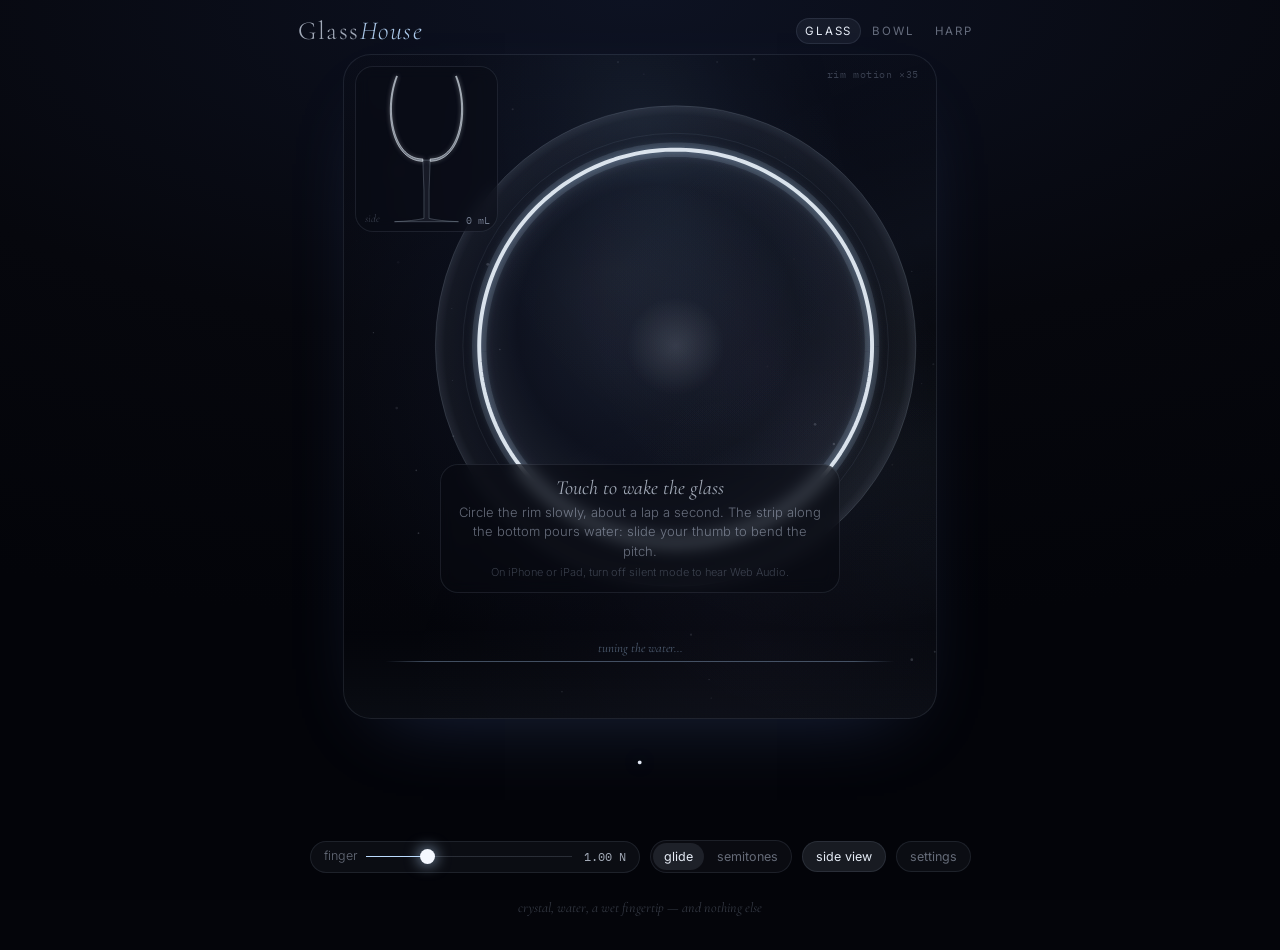
==== commit bbdd6381: "Water strip along the bottom for thumb play; harp: fix iOS layout (page overflow, stale size), fit-a" ====
--- a/index.html
+++ b/index.html
@@ -30,24 +30,24 @@
 
 /* stage */
 .stage{position:relative}
-.topwrap{position:relative;width:100%;max-width:min(100%,72vh);margin:0 auto;aspect-ratio:1/1;border-radius:28px;overflow:hidden;
+.topwrap{position:relative;width:100%;max-width:min(100%,66vh);margin:0 auto;aspect-ratio:1/1.12;border-radius:28px;overflow:hidden;
   background:radial-gradient(90% 80% at 45% 45%,rgba(30,40,70,.35) 0%,rgba(8,10,18,.2) 60%,rgba(0,0,0,0) 100%);
   box-shadow:inset 0 0 0 1px var(--line),0 30px 80px -40px rgba(120,160,255,.25);touch-action:none;user-select:none;-webkit-user-select:none}
 body.bowl .topwrap{background:radial-gradient(90% 80% at 45% 45%,rgba(70,45,20,.30) 0%,rgba(14,10,6,.2) 60%,rgba(0,0,0,0) 100%);box-shadow:inset 0 0 0 1px var(--line),0 30px 80px -40px rgba(255,190,120,.22)}
 #top{width:100%;height:100%;display:block;touch-action:none;cursor:grab}
 #top.rubbing{cursor:grabbing}
-.inset{position:absolute;left:12px;bottom:12px;width:25%;aspect-ratio:.86;border-radius:18px;background:rgba(10,13,22,.45);backdrop-filter:blur(8px);-webkit-backdrop-filter:blur(8px);
+.inset{position:absolute;left:12px;top:12px;width:24%;aspect-ratio:.86;border-radius:18px;background:rgba(10,13,22,.45);backdrop-filter:blur(8px);-webkit-backdrop-filter:blur(8px);
   box-shadow:inset 0 0 0 1px var(--line);opacity:0;transform:scale(.96);transition:opacity .4s,transform .4s;pointer-events:none}
 body.bowl .inset{background:rgba(22,15,9,.45)}
 .inset.on{opacity:1;transform:none;pointer-events:auto}
 .inset canvas{width:100%;height:100%;display:block;touch-action:none;cursor:ns-resize}
 .inset span{position:absolute;left:10px;bottom:7px;font:italic 11px "Cormorant Garamond",serif;color:var(--faint);pointer-events:none}
-.xlabel{position:absolute;left:18px;top:16px;font:400 10px/1 "IBM Plex Mono",monospace;color:var(--faint);letter-spacing:.06em;pointer-events:none}
+.xlabel{position:absolute;right:18px;top:16px;font:400 10px/1 "IBM Plex Mono",monospace;color:var(--faint);letter-spacing:.06em;pointer-events:none}
 .busy{position:absolute;inset:0;display:flex;align-items:center;justify-content:center;gap:10px;color:var(--dim);font:italic 17px "Cormorant Garamond",serif;opacity:0;pointer-events:none;transition:opacity .4s}
 .busy.on{opacity:1}
 .spin{width:14px;height:14px;border-radius:50%;border:1px solid var(--faint);border-top-color:var(--accent);animation:sp 1.4s linear infinite}
 @keyframes sp{to{transform:rotate(360deg)}}
-.hint{position:absolute;inset:auto 0 18px 0;display:flex;justify-content:center;padding:0 16px;pointer-events:none;transition:opacity 1s}
+.hint{position:absolute;inset:auto 0 19% 0;display:flex;justify-content:center;padding:0 16px;pointer-events:none;transition:opacity 1s}
 .hint.gone{opacity:0}
 .hint-in{display:flex;flex-direction:column;gap:3px;align-items:center;text-align:center;max-width:400px;padding:12px 18px;border-radius:18px;background:rgba(8,10,18,.55);backdrop-filter:blur(8px);-webkit-backdrop-filter:blur(8px);box-shadow:inset 0 0 0 1px var(--line)}
 .hint-in b{font:400 italic 20px "Cormorant Garamond",serif;color:var(--soft)}
@@ -136,10 +136,10 @@
 
   <section class="stage">
     <div class="topwrap">
-      <canvas id="top" aria-label="A wine glass seen from above. Circle the rim to play; tap inside to flick it; slide the strip on the right to pour water."></canvas>
+      <canvas id="top" aria-label="A wine glass seen from above. Circle the rim to play; tap inside to flick it; slide the strip along the bottom to pour water."></canvas>
       <div id="inset" class="inset on"><canvas id="sideCv" aria-label="Cross-section; drag to set the water"></canvas><span>side</span></div>
       <div id="busy" class="busy"><div class="spin"></div><span id="busyMsg"></span></div>
-      <div id="hint" class="hint"><div class="hint-in"><b>Touch to wake the glass</b><span>Circle the rim slowly, about a lap a second. The strip on the right pours water: slide it to bend the pitch.</span><small>On iPhone or iPad, turn off silent mode to hear Web Audio.</small></div></div>
+      <div id="hint" class="hint"><div class="hint-in"><b>Touch to wake the glass</b><span>Circle the rim slowly, about a lap a second. The strip along the bottom pours water: slide your thumb to bend the pitch.</span><small>On iPhone or iPad, turn off silent mode to hear Web Audio.</small></div></div>
       <div class="xlabel" id="xlabel"></div>
     </div>
   </section>
@@ -1288,25 +1288,27 @@
 
   const FOOT_R = 0.039;
   function layout() {
-    const sw = clamp(W * 0.12, 46, 78), pad = 14;
-    strip = { x: W - sw - pad * 0.5, w: sw, y: pad * 2.2, h: H - pad * 4.4 };
-    const gw = W - sw - pad;
-    cx = gw / 2 + pad * 0.3 + (S.inset ? W * 0.035 : 0); cy = H / 2 - (S.inset ? H * 0.03 : 0);
+    // the water strip runs along the bottom, where the thumb of the hand holding the phone rests
+    const sh = clamp(H * 0.14, 62, 96), padX = clamp(W * 0.105, 40, 64);
+    strip = { x: padX, w: W - 2 * padX, y: H - sh * 0.62, h: sh, top: H - sh };
+    const gh = H - sh;
+    cx = W / 2 + (S.inset ? W * 0.06 : 0); cy = gh / 2 + 6;
     const rMax = BOWL ? Math.max(glass.geo.rMaxOuter, glass.geo.rimR) * 1.18 : Math.max(glass.geo.rMaxOuter, FOOT_R * S.scale, glass.geo.rimR * 1.15);
-    pxPerM = (S.inset ? 0.41 : 0.45) * Math.min(gw, H) / rMax;
-  }
-  const yOfHz = hz => { const r = pitchRange(); return strip.y + (1 - Math.log(hz / r.lo) / Math.log(r.hi / r.lo)) * strip.h; };
-  const hzOfY = y => { const r = pitchRange(); return r.lo * Math.pow(r.hi / r.lo, 1 - clamp((y - strip.y) / strip.h, 0, 1)); };
+    pxPerM = (S.inset ? 0.42 : 0.46) * Math.min(W, gh) / rMax;
+  }
+  // low (full) on the left, high (empty) on the right, like a keyboard
+  const xOfHz = hz => { const r = pitchRange(); return strip.x + Math.log(hz / r.lo) / Math.log(r.hi / r.lo) * strip.w; };
+  const hzOfX = x => { const r = pitchRange(); return r.lo * Math.pow(r.hi / r.lo, clamp((x - strip.x) / strip.w, 0, 1)); };
 
   // ------------------------------------------------------------ pointers: rim (rub / tap) and the water strip
   const P = { id: null, down: false, theta: 0, omega: 0, lastT: 0, lastTh: 0 };
-  const STRIP = { id: null, y: 0, target: null };
+  const STRIP = { id: null, x: 0, target: null };
   const capture = (el, id) => { try { el.setPointerCapture(id); } catch (_) {} };
   function local(e) { const r = top.getBoundingClientRect(); return { x: e.clientX - r.left, y: e.clientY - r.top }; }
   function polar(e) { const l = local(e), x = l.x - cx, y = l.y - cy; return { r: Math.hypot(x, y) / pxPerM, th: Math.atan2(y, x) }; }
-  function stripTo(y) {
+  function stripTo(x) {
     if (!table) return;
-    let hz = hzOfY(y);
+    let hz = hzOfX(x);
     if (S.snap === 'semi') { const r = pitchRange(); hz = clamp(440 * Math.pow(2, (Math.round(midiOf(hz)) - 69) / 12), r.lo, r.hi); }
     STRIP.target = hz; setFill(fillForPitch(hz));
   }
@@ -1316,9 +1318,9 @@
     if (!started) { started = true; $('hint').classList.add('gone'); }
     if (!glass) return;
     const l = local(e);
-    if (strip && l.x >= strip.x - 14) {                     // the water strip
+    if (strip && l.y >= strip.top) {                         // the water strip
       if (STRIP.id !== null) return;
-      STRIP.id = e.pointerId; capture(top, e.pointerId); STRIP.y = l.y; stripTo(l.y); return;
+      STRIP.id = e.pointerId; capture(top, e.pointerId); STRIP.x = l.x; stripTo(l.x); return;
     }
     if (P.id !== null) return;
     const p = polar(e), R = glass.geo.rimR, tol = Math.max(0.2 * R, 22 / pxPerM);
@@ -1333,7 +1335,7 @@
     }
   }, { passive: false });
   top.addEventListener('pointermove', e => {
-    if (e.pointerId === STRIP.id) { const l = local(e); STRIP.y = l.y; stripTo(l.y); return; }
+    if (e.pointerId === STRIP.id) { const l = local(e); STRIP.x = l.x; stripTo(l.x); return; }
     if (e.pointerId !== P.id || !P.down) return;
     let evs = e.getCoalescedEvents ? e.getCoalescedEvents() : null; if (!evs || !evs.length) evs = [e];
     for (const ev of evs) {
@@ -1353,8 +1355,8 @@
   document.addEventListener('keydown', e => {
     if (e.target.tagName === 'INPUT' || e.target.tagName === 'SELECT') return;
     if (e.key === ' ' && audio) { send({ t: 'tap', theta: Math.PI / 2, force: BOWL ? 45 : 6, dur: BOWL ? 2.5e-3 : 4e-4 }); e.preventDefault(); }
-    if ((e.key === 'ArrowUp' || e.key === 'ArrowDown') && table) {   // step the water a semitone
-      const cur = midiOf(wet.f2), r = pitchRange(), m = Math.round(cur) + (e.key === 'ArrowUp' ? 1 : -1);
+    if (['ArrowUp', 'ArrowDown', 'ArrowLeft', 'ArrowRight'].includes(e.key) && table) {   // step the water a semitone
+      const cur = midiOf(wet.f2), r = pitchRange(), m = Math.round(cur) + (e.key === 'ArrowUp' || e.key === 'ArrowRight' ? 1 : -1);
       setFill(fillForPitch(clamp(440 * Math.pow(2, (m - 69) / 12), r.lo, r.hi))); e.preventDefault();
     }
   });
@@ -1530,36 +1532,41 @@
 
   // the water strip: pour by pitch, like a theremin
   function drawStrip(c, t) {
-    const s = strip, r = pitchRange(), x = s.x + s.w / 2;
+    const s = strip, r = pitchRange(), y = s.y;
     const col = BOWL ? '255,215,160' : '180,215,255';
-    const lg = c.createLinearGradient(0, s.y, 0, s.y + s.h);
-    lg.addColorStop(0, `rgba(${col},0)`); lg.addColorStop(0.12, `rgba(${col},.32)`); lg.addColorStop(0.88, `rgba(${col},.32)`); lg.addColorStop(1, `rgba(${col},0)`);
-    c.strokeStyle = lg; c.lineWidth = 1; c.beginPath(); c.moveTo(x, s.y); c.lineTo(x, s.y + s.h); c.stroke();
+    // a faint shelf of light marks the thumb zone
+    const zg = c.createLinearGradient(0, s.top, 0, H);
+    zg.addColorStop(0, `rgba(${col},0)`); zg.addColorStop(1, `rgba(${col},${STRIP.id !== null ? 0.08 : 0.04})`);
+    c.fillStyle = zg; c.fillRect(0, s.top, W, H - s.top);
+    const lg = c.createLinearGradient(s.x - 20, 0, s.x + s.w + 20, 0);
+    lg.addColorStop(0, `rgba(${col},0)`); lg.addColorStop(0.08, `rgba(${col},.34)`); lg.addColorStop(0.92, `rgba(${col},.34)`); lg.addColorStop(1, `rgba(${col},0)`);
+    c.strokeStyle = lg; c.lineWidth = 1; c.beginPath(); c.moveTo(s.x - 20, y); c.lineTo(s.x + s.w + 20, y); c.stroke();
     if (!r) {
-      c.fillStyle = `rgba(${col},.4)`; c.font = 'italic 12px "Cormorant Garamond", serif'; c.textAlign = 'center';
-      c.save(); c.translate(x - 10, s.y + s.h / 2); c.rotate(-Math.PI / 2); c.fillText('tuning the water…', 0, 0); c.restore(); return;
-    }
-    // semitone ticks, naturals named
+      c.fillStyle = `rgba(${col},.4)`; c.font = 'italic 13px "Cormorant Garamond", serif'; c.textAlign = 'center';
+      c.fillText('tuning the water…', W / 2, y - 10); return;
+    }
+    // semitone ticks, naturals named beneath
     const m0 = Math.ceil(midiOf(r.lo)), m1 = Math.floor(midiOf(r.hi));
-    const step = (m1 - m0) > 30 ? 2 : 1;
-    c.textAlign = 'right'; c.font = 'italic 12px "Cormorant Garamond", serif';
+    const pxPerSemi = s.w / Math.max(1, midiOf(r.hi) - midiOf(r.lo));
+    c.textAlign = 'center'; c.font = 'italic 12px "Cormorant Garamond", serif';
     for (let m = m0; m <= m1; m++) {
-      const y = yOfHz(440 * Math.pow(2, (m - 69) / 12)), pc = ((m % 12) + 12) % 12, nat = [0, 2, 4, 5, 7, 9, 11].includes(pc);
-      c.strokeStyle = `rgba(${col},${nat ? 0.38 : 0.16})`; c.beginPath(); c.moveTo(x - (nat ? 7 : 4), y); c.lineTo(x + (nat ? 7 : 4), y); c.stroke();
-      if (nat && (m - m0) % step === 0) { c.fillStyle = `rgba(${col},${pc === 0 ? 0.75 : 0.42})`; c.fillText(nameOf(m), x - 11, y + 4); }
+      const x = xOfHz(440 * Math.pow(2, (m - 69) / 12)), pc = ((m % 12) + 12) % 12, nat = [0, 2, 4, 5, 7, 9, 11].includes(pc);
+      c.strokeStyle = `rgba(${col},${nat ? 0.38 : 0.16})`; c.beginPath(); c.moveTo(x, y - (nat ? 7 : 4)); c.lineTo(x, y + (nat ? 7 : 4)); c.stroke();
+      if (nat && (pxPerSemi > 11 || pc === 0)) { c.fillStyle = `rgba(${col},${pc === 0 ? 0.75 : 0.42})`; c.fillText(nameOf(m), x, y + 21); }
     }
     // the bead = where the water has put the (2,0) mode now
     if (wet && isFinite(wet.f2)) {
-      const y = yOfHz(clamp(wet.f2, r.lo, r.hi)), on = STRIP.id !== null, pulse = 0.5 + 0.5 * Math.sin(t * 1.6);
-      const bg = c.createRadialGradient(x, y, 0, x, y, on ? 26 : 18);
+      const x = xOfHz(clamp(wet.f2, r.lo, r.hi)), on = STRIP.id !== null, pulse = 0.5 + 0.5 * Math.sin(t * 1.6);
+      const bg = c.createRadialGradient(x, y, 0, x, y, on ? 30 : 20);
       bg.addColorStop(0, `rgba(${col},${on ? 0.55 : 0.35 + 0.1 * pulse})`); bg.addColorStop(1, `rgba(${col},0)`);
-      c.fillStyle = bg; c.beginPath(); c.arc(x, y, on ? 26 : 18, 0, TAU); c.fill();
+      c.fillStyle = bg; c.beginPath(); c.arc(x, y, on ? 30 : 20, 0, TAU); c.fill();
       c.fillStyle = 'rgba(245,250,255,.95)'; c.beginPath(); c.arc(x, y, 3, 0, TAU); c.fill();
-      c.textAlign = 'left'; c.font = '10px "IBM Plex Mono", monospace'; c.fillStyle = `rgba(${col},.6)`;
-      c.fillText(`${Math.round(S.fill * 100)}%`, x + 9, y - 8);
-    }
-    c.textAlign = 'center'; c.font = 'italic 11px "Cormorant Garamond", serif'; c.fillStyle = `rgba(${col},.45)`;
-    c.fillText('empty', x, s.y - 8); c.fillText('full', x, s.y + s.h + 16);
+      c.textAlign = 'center'; c.font = '10px "IBM Plex Mono", monospace'; c.fillStyle = `rgba(${col},.6)`;
+      c.fillText(`${Math.round(S.fill * 100)}%`, x, y - 12);
+    }
+    c.font = 'italic 12px "Cormorant Garamond", serif'; c.fillStyle = `rgba(${col},.45)`;
+    c.textAlign = 'right'; c.fillText('full', s.x - 8, y + 4);
+    c.textAlign = 'left'; c.fillText('empty', s.x + s.w + 8, y + 4);
   }
 
   // hand-hammered bronze, seen from above
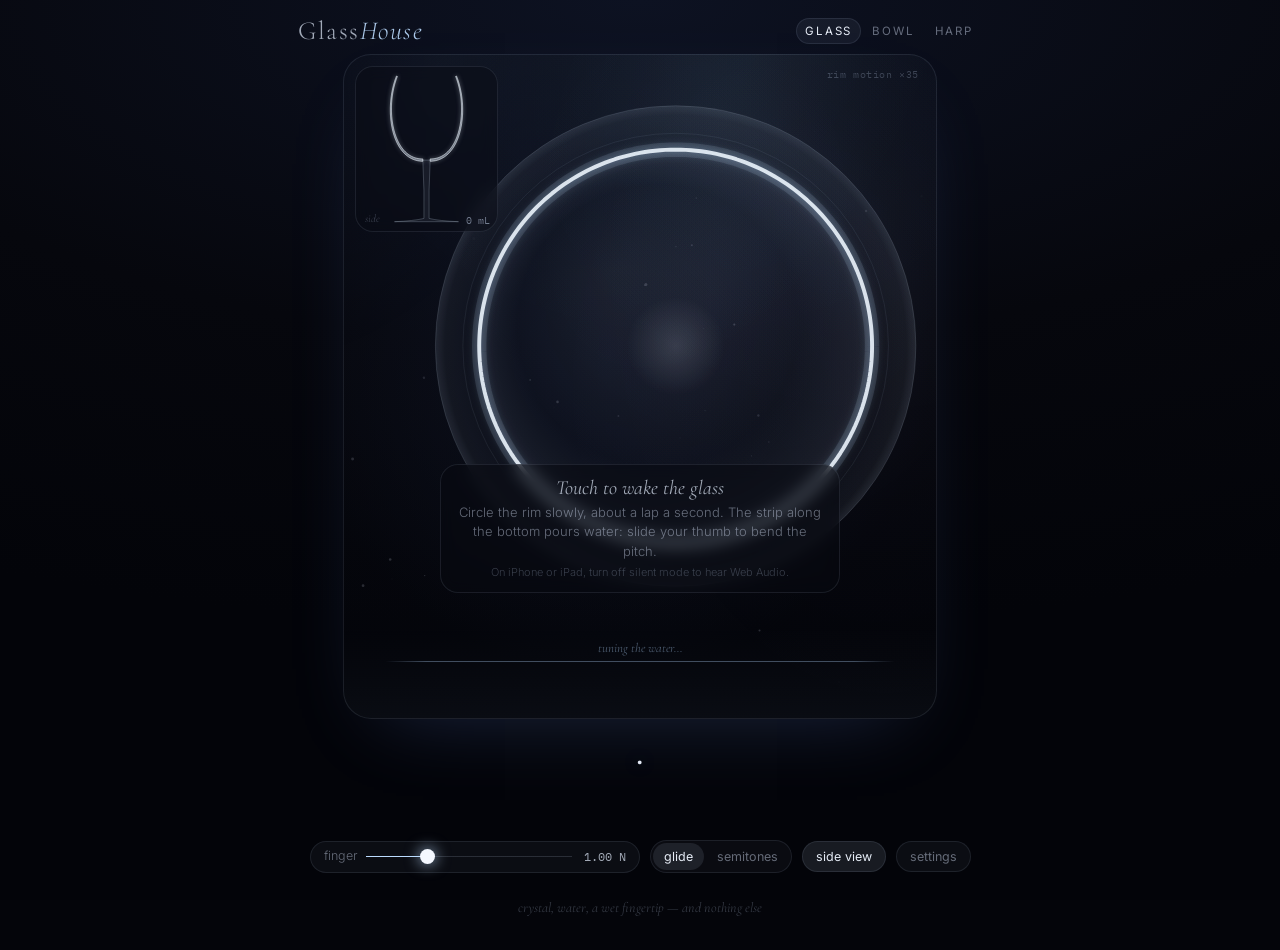
==== commit 4fe28ab6: "Water strip: name every semitone when the range is narrow (bowl) Co-Authored-By: Claude Opus 5.5 <no" ====
--- a/index.html
+++ b/index.html
@@ -1552,7 +1552,7 @@
     for (let m = m0; m <= m1; m++) {
       const x = xOfHz(440 * Math.pow(2, (m - 69) / 12)), pc = ((m % 12) + 12) % 12, nat = [0, 2, 4, 5, 7, 9, 11].includes(pc);
       c.strokeStyle = `rgba(${col},${nat ? 0.38 : 0.16})`; c.beginPath(); c.moveTo(x, y - (nat ? 7 : 4)); c.lineTo(x, y + (nat ? 7 : 4)); c.stroke();
-      if (nat && (pxPerSemi > 11 || pc === 0)) { c.fillStyle = `rgba(${col},${pc === 0 ? 0.75 : 0.42})`; c.fillText(nameOf(m), x, y + 21); }
+      if ((nat && (pxPerSemi > 11 || pc === 0)) || pxPerSemi > 34) { c.fillStyle = `rgba(${col},${pc === 0 ? 0.75 : nat ? 0.42 : 0.3})`; c.fillText(nameOf(m), x, y + 21); }
     }
     // the bead = where the water has put the (2,0) mode now
     if (wet && isFinite(wet.f2)) {
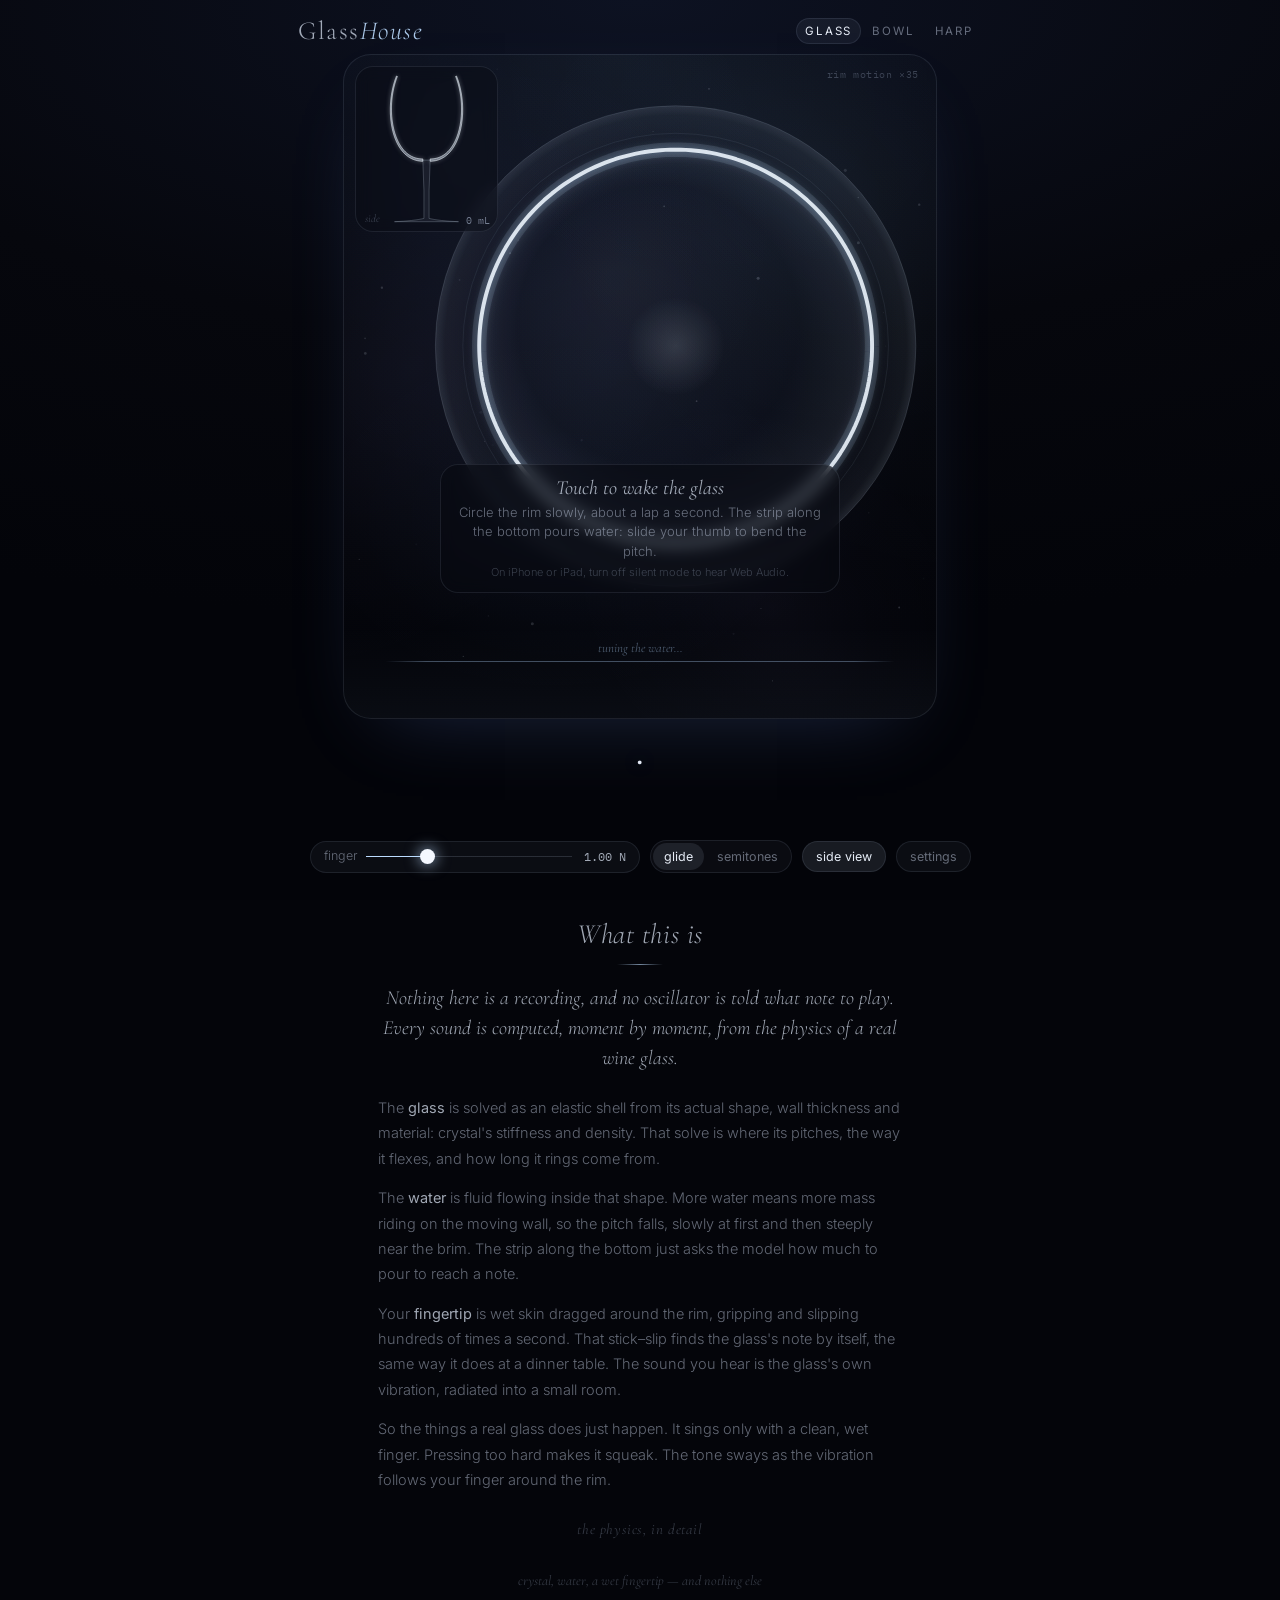
==== commit fb1288c5: "Add 'What this is' sections explaining the physics-model basis (glass, bowl, harp) Co-Authored-By: C" ====
--- a/index.html
+++ b/index.html
@@ -116,6 +116,15 @@
 details.how[open] summary::after{content:"  –"}
 .how-body p{color:var(--dim);font-size:13.5px;margin:10px 0 0}
 .how-body b{color:var(--soft);font-weight:500}
+/* what this is */
+.about{max-width:540px;margin:46px auto 0;padding:0 8px;text-align:left}
+.about h2{font:300 italic 28px/1.1 "Cormorant Garamond",Georgia,serif;color:var(--soft);text-align:center;margin:0 0 18px;letter-spacing:.02em}
+.about h2::after{content:"";display:block;width:46px;height:1px;margin:14px auto 0;background:linear-gradient(90deg,transparent,var(--accent),transparent);opacity:.6}
+.about p{color:var(--dim);font-size:14.5px;line-height:1.75;margin:0 0 14px}
+.about p b{color:var(--soft);font-weight:400}
+.about p.lede{font:300 italic 20px/1.5 "Cormorant Garamond",Georgia,serif;color:var(--soft);text-align:center;margin-bottom:22px}
+.ghostlink{display:block;margin:20px auto 0;background:transparent;box-shadow:none;color:var(--faint);font:italic 15px "Cormorant Garamond",serif;letter-spacing:.04em}
+.ghostlink:hover{color:var(--soft)}
 footer{color:var(--faint);font:italic 14px "Cormorant Garamond",serif;text-align:center;padding:26px 10px 6px}
 @media (max-width:520px){
   main{padding:10px 10px 22px}
@@ -156,6 +165,16 @@
     <button id="insetBtn" class="on">side view</button>
     <button id="menuBtn">settings</button>
   </div>
+
+  <section class="about">
+    <h2>What this is</h2>
+    <p class="lede">Nothing here is a recording, and no oscillator is told what note to play. Every sound is computed, moment by moment, from the physics of a real wine glass.</p>
+    <p>The <b>glass</b> is solved as an elastic shell from its actual shape, wall thickness and material: crystal's stiffness and density. That solve is where its pitches, the way it flexes, and how long it rings come from.</p>
+    <p>The <b>water</b> is fluid flowing inside that shape. More water means more mass riding on the moving wall, so the pitch falls, slowly at first and then steeply near the brim. The strip along the bottom just asks the model how much to pour to reach a note.</p>
+    <p>Your <b>fingertip</b> is wet skin dragged around the rim, gripping and slipping hundreds of times a second. That stick–slip finds the glass's note by itself, the same way it does at a dinner table. The sound you hear is the glass's own vibration, radiated into a small room.</p>
+    <p>So the things a real glass does just happen. It sings only with a clean, wet finger. Pressing too hard makes it squeak. The tone sways as the vibration follows your finger around the rim.</p>
+    <button id="physicsBtn" class="ghostlink">the physics, in detail</button>
+  </section>
 
   <footer>crystal, water, a wet fingertip — and nothing else</footer>
 </main>
@@ -1090,6 +1109,11 @@
   $('insetBtn').onclick = () => { S.inset = !S.inset; $('inset').classList.toggle('on', S.inset); $('insetBtn').classList.toggle('on', S.inset); resize(); };
   $('menuBtn').onclick = () => $('sheet').classList.add('on');
   $('sheetClose').onclick = () => $('sheet').classList.remove('on');
+  $('physicsBtn').onclick = () => {
+    $('sheet').classList.add('on');
+    const d = document.querySelector('details.how'); d.open = true;
+    setTimeout(() => d.scrollIntoView({ behavior: 'smooth', block: 'start' }), 120);
+  };
   $('sheet').addEventListener('pointerdown', e => { if (e.target.id === 'sheet') $('sheet').classList.remove('on'); });
 
   // ------------------------------------------------------------ physics
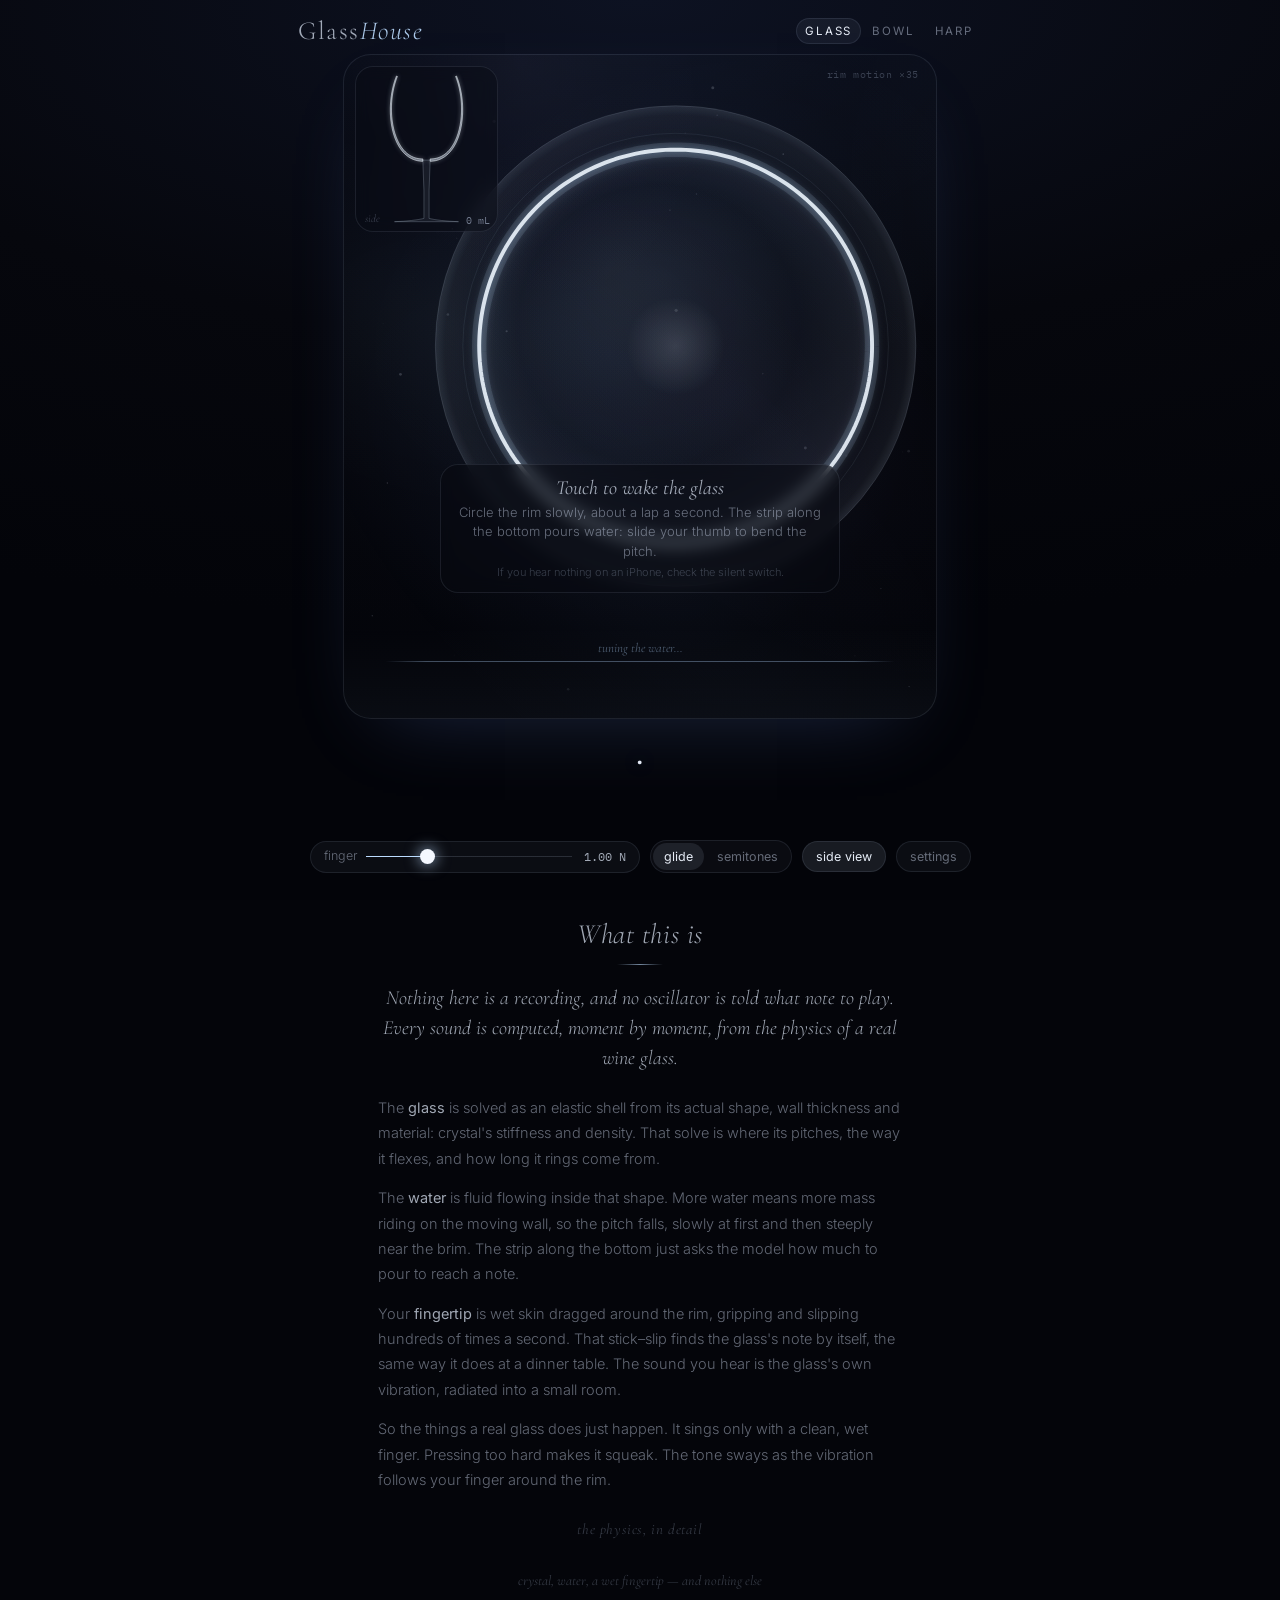
==== commit f935c9da: "iOS app: native shell for glass, bowl and harp SwiftUI + WKWebView hosting the bundled, font-inlined" ====
--- a/index.html
+++ b/index.html
@@ -134,6 +134,13 @@
   .grid2{grid-template-columns:1fr}
   td.bar{width:26%}
 }
+
+/* app shell */
+.native-only{display:none !important}
+body.native .native-only{display:flex !important}
+body.native .web-only{display:none !important}
+.midirow{display:flex;align-items:center;justify-content:space-between;gap:12px;color:var(--faint);font-size:12.5px}
+.midirow button{flex:0 0 auto}
 </style>
 </head>
 <body class="glass">
@@ -148,7 +155,7 @@
       <canvas id="top" aria-label="A wine glass seen from above. Circle the rim to play; tap inside to flick it; slide the strip along the bottom to pour water."></canvas>
       <div id="inset" class="inset on"><canvas id="sideCv" aria-label="Cross-section; drag to set the water"></canvas><span>side</span></div>
       <div id="busy" class="busy"><div class="spin"></div><span id="busyMsg"></span></div>
-      <div id="hint" class="hint"><div class="hint-in"><b>Touch to wake the glass</b><span>Circle the rim slowly, about a lap a second. The strip along the bottom pours water: slide your thumb to bend the pitch.</span><small>On iPhone or iPad, turn off silent mode to hear Web Audio.</small></div></div>
+      <div id="hint" class="hint"><div class="hint-in"><b>Touch to wake the glass</b><span>Circle the rim slowly, about a lap a second. The strip along the bottom pours water: slide your thumb to bend the pitch.</span><small class="web-only">If you hear nothing on an iPhone, check the silent switch.</small></div></div>
       <div class="xlabel" id="xlabel"></div>
     </div>
   </section>
@@ -185,6 +192,9 @@
 
     <h3>Touch</h3>
     <div class="row"><label>Finger</label><div class="seg" id="cond"><button data-v="wet" class="on">wet &amp; clean</button><button data-v="dry">dry</button><button data-v="oily">oily</button></div></div>
+
+    <div class="row native-only"><label>MIDI <em id="midiNames">none connected</em></label>
+      <div class="midirow"><span>A key pours the water to its note; the mod wheel sets pressure.</span><button id="btMidiBtn">Bluetooth MIDI…</button></div></div>
 
     <h3>Vessel</h3>
     <div class="grid2">
@@ -1058,6 +1068,10 @@
   const EXAG = BOWL ? 8 : 35;    // visual exaggeration of rim motion
   const OUT_PA = 0.8;            // pressure (Pa) that maps to digital full scale before volume
   const FILL_MAX = 0.95;
+  // iOS app shell (WKWebView) bridge: MIDI in, haptics and Bluetooth MIDI out
+  const NATIVE = !!(window.webkit && window.webkit.messageHandlers && window.webkit.messageHandlers.gh);
+  const native = m => { if (NATIVE) try { window.webkit.messageHandlers.gh.postMessage(m); } catch (_) {} };
+  if (NATIVE) document.body.classList.add('native');
 
   const S = BOWL
     ? { shape: 'thadobati', material: 'bellBronze', tScale: 1, scale: 1, fill: 0, FN: 4.0, stick: 'leather', side: 1, mallet: 'felt', split: 4e-3, reverb: 0.35, vol: 0.8, inset: true, snap: 'free' }
@@ -1256,6 +1270,8 @@
   }
   async function startAudio() {
     if (audio) { if (audio.ctx.state !== 'running') audio.ctx.resume(); return; }
+    // play through the iPhone's silent switch, like an instrument (Safari 16.4+ and the app)
+    try { if (navigator.audioSession) navigator.audioSession.type = 'playback'; } catch (_) {}
     const AC = window.AudioContext || window.webkitAudioContext;
     const ctx = new AC({ latencyHint: 'interactive' });
     const queue = []; audio = { ctx, send: m => queue.push(m) };
@@ -1334,6 +1350,8 @@
     if (!table) return;
     let hz = hzOfX(x);
     if (S.snap === 'semi') { const r = pitchRange(); hz = clamp(440 * Math.pow(2, (Math.round(midiOf(hz)) - 69) / 12), r.lo, r.hi); }
+    const semi = Math.round(midiOf(hz));
+    if (semi !== STRIP.semi) { if (STRIP.semi != null) native({ cmd: 'tick' }); STRIP.semi = semi; }
     STRIP.target = hz; setFill(fillForPitch(hz));
   }
   top.addEventListener('pointerdown', e => {
@@ -1356,6 +1374,7 @@
       if (BOWL) { const M = MALLET[S.mallet]; send({ t: 'tap', theta: p.th, force: M.force * (0.5 + 0.5 * Math.min(1, p.r / R)), dur: M.dur }); }
       else send({ t: 'tap', theta: p.th, force: 4 + 6 * Math.min(1, p.r / R) });
       flashes.push({ th: p.th, t: performance.now() });
+      native({ cmd: 'tap', v: 0.7 });
     }
   }, { passive: false });
   top.addEventListener('pointermove', e => {
@@ -1762,6 +1781,24 @@
     requestAnimationFrame(frame);
   }
 
+  // MIDI from the app: a note pours the water to that pitch; the mod wheel sets the pressure
+  const pressEl = $('press');
+  window.GHNative = {
+    midi(st, d1, d2) {
+      const type = st & 0xf0;
+      if (type === 0x90 && d2 > 0 && table) {
+        const r = pitchRange(), hz = clamp(440 * Math.pow(2, (d1 - 69) / 12), r.lo, r.hi);
+        setFill(fillForPitch(hz));
+      } else if (type === 0xb0 && d1 === 1) {
+        const v = +pressEl.min + (+pressEl.max - +pressEl.min) * d2 / 127;
+        pressEl.value = v; paintRange(pressEl); setPress(v);
+      }
+    },
+    devices(names) { const el = $('midiNames'); if (el) el.textContent = names.length ? names.join(', ') : 'none connected'; },
+  };
+  if ($('btMidiBtn')) $('btMidiBtn').onclick = () => native({ cmd: 'btmidi' });
+  native({ cmd: 'ready' });
+
   window.__glasshouse = { P, get center() { return { cx, cy }; }, get rimPx() { return glass ? glass.geo.rimR * pxPerM : 0; }, get strip() { return strip; }, get table() { return table; }, get snap() { return snap; }, get audio() { return audio; }, get wet() { return wet; }, S };
   $('xlabel').textContent = `rim motion ×${EXAG}`;
   resize();
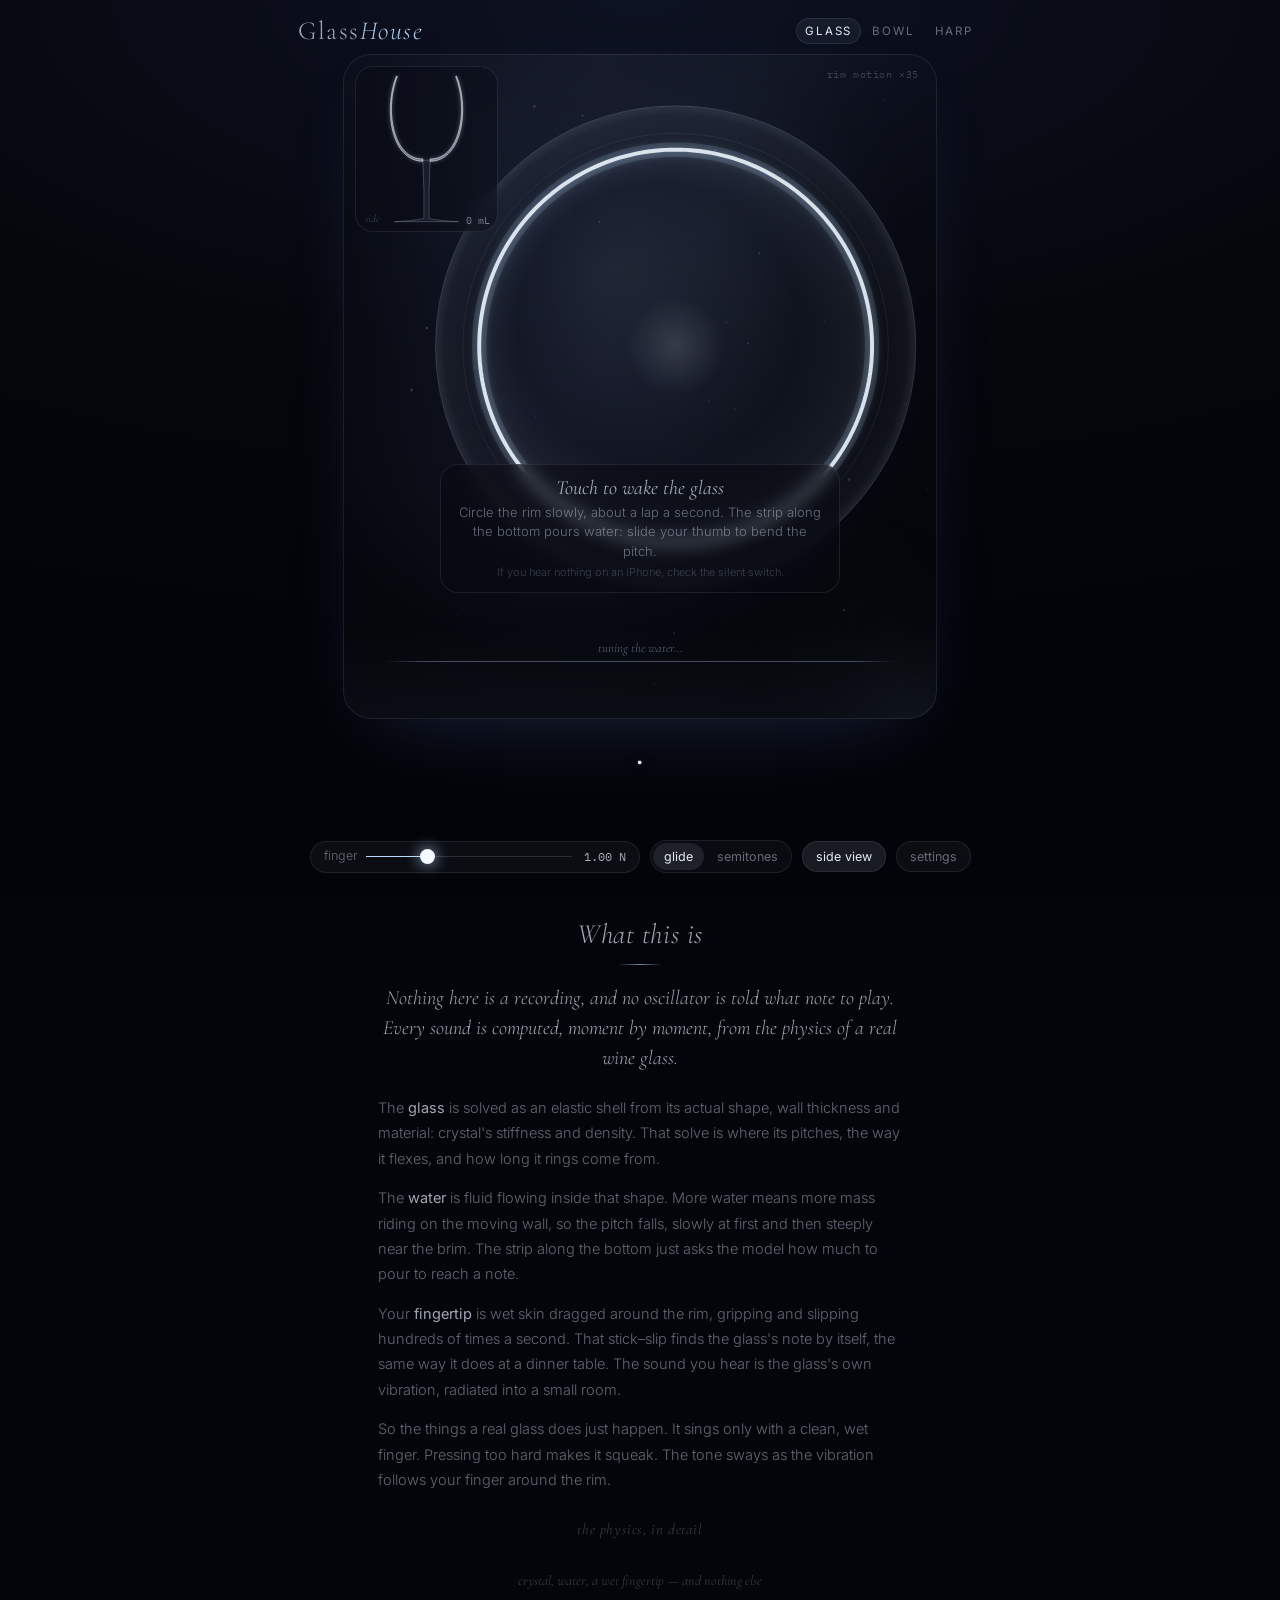
==== commit 8a09ca64: "App Store: listing, screenshots, privacy and support pages, TestFlight and listing workflows Web pag" ====
--- a/index.html
+++ b/index.html
@@ -4,8 +4,7 @@
 <meta charset="utf-8">
 <meta name="viewport" content="width=device-width, initial-scale=1, viewport-fit=cover">
 <title>GlassHouse · Glass</title>
-<link rel="preconnect" href="https://fonts.googleapis.com">
-<link href="https://fonts.googleapis.com/css2?family=Cormorant+Garamond:ital,wght@0,300;0,400;1,300;1,400&family=IBM+Plex+Mono:wght@400&family=Inter:wght@300;400;500&display=swap" rel="stylesheet">
+<style>@font-face{font-family:'Cormorant Garamond';font-weight:300;font-style:normal;font-display:swap;src:url(assets/fonts/cormorant-garamond-latin-300-normal.woff2) format('woff2')}@font-face{font-family:'Cormorant Garamond';font-weight:400;font-style:normal;font-display:swap;src:url(assets/fonts/cormorant-garamond-latin-400-normal.woff2) format('woff2')}@font-face{font-family:'Cormorant Garamond';font-weight:300;font-style:italic;font-display:swap;src:url(assets/fonts/cormorant-garamond-latin-300-italic.woff2) format('woff2')}@font-face{font-family:'Cormorant Garamond';font-weight:400;font-style:italic;font-display:swap;src:url(assets/fonts/cormorant-garamond-latin-400-italic.woff2) format('woff2')}@font-face{font-family:'Inter';font-weight:300;font-style:normal;font-display:swap;src:url(assets/fonts/inter-latin-300-normal.woff2) format('woff2')}@font-face{font-family:'Inter';font-weight:400;font-style:normal;font-display:swap;src:url(assets/fonts/inter-latin-400-normal.woff2) format('woff2')}@font-face{font-family:'Inter';font-weight:500;font-style:normal;font-display:swap;src:url(assets/fonts/inter-latin-500-normal.woff2) format('woff2')}@font-face{font-family:'IBM Plex Mono';font-weight:400;font-style:normal;font-display:swap;src:url(assets/fonts/ibm-plex-mono-latin-400-normal.woff2) format('woff2')}</style>
 <style>:root{
   --bg:#04050a; --ink:#e6ecf6; --soft:rgba(220,230,245,.72); --dim:rgba(200,212,232,.48); --faint:rgba(190,205,230,.26);
   --line:rgba(190,210,240,.10); --accent:#bcdcff; --accent2:#cdb8ff;
